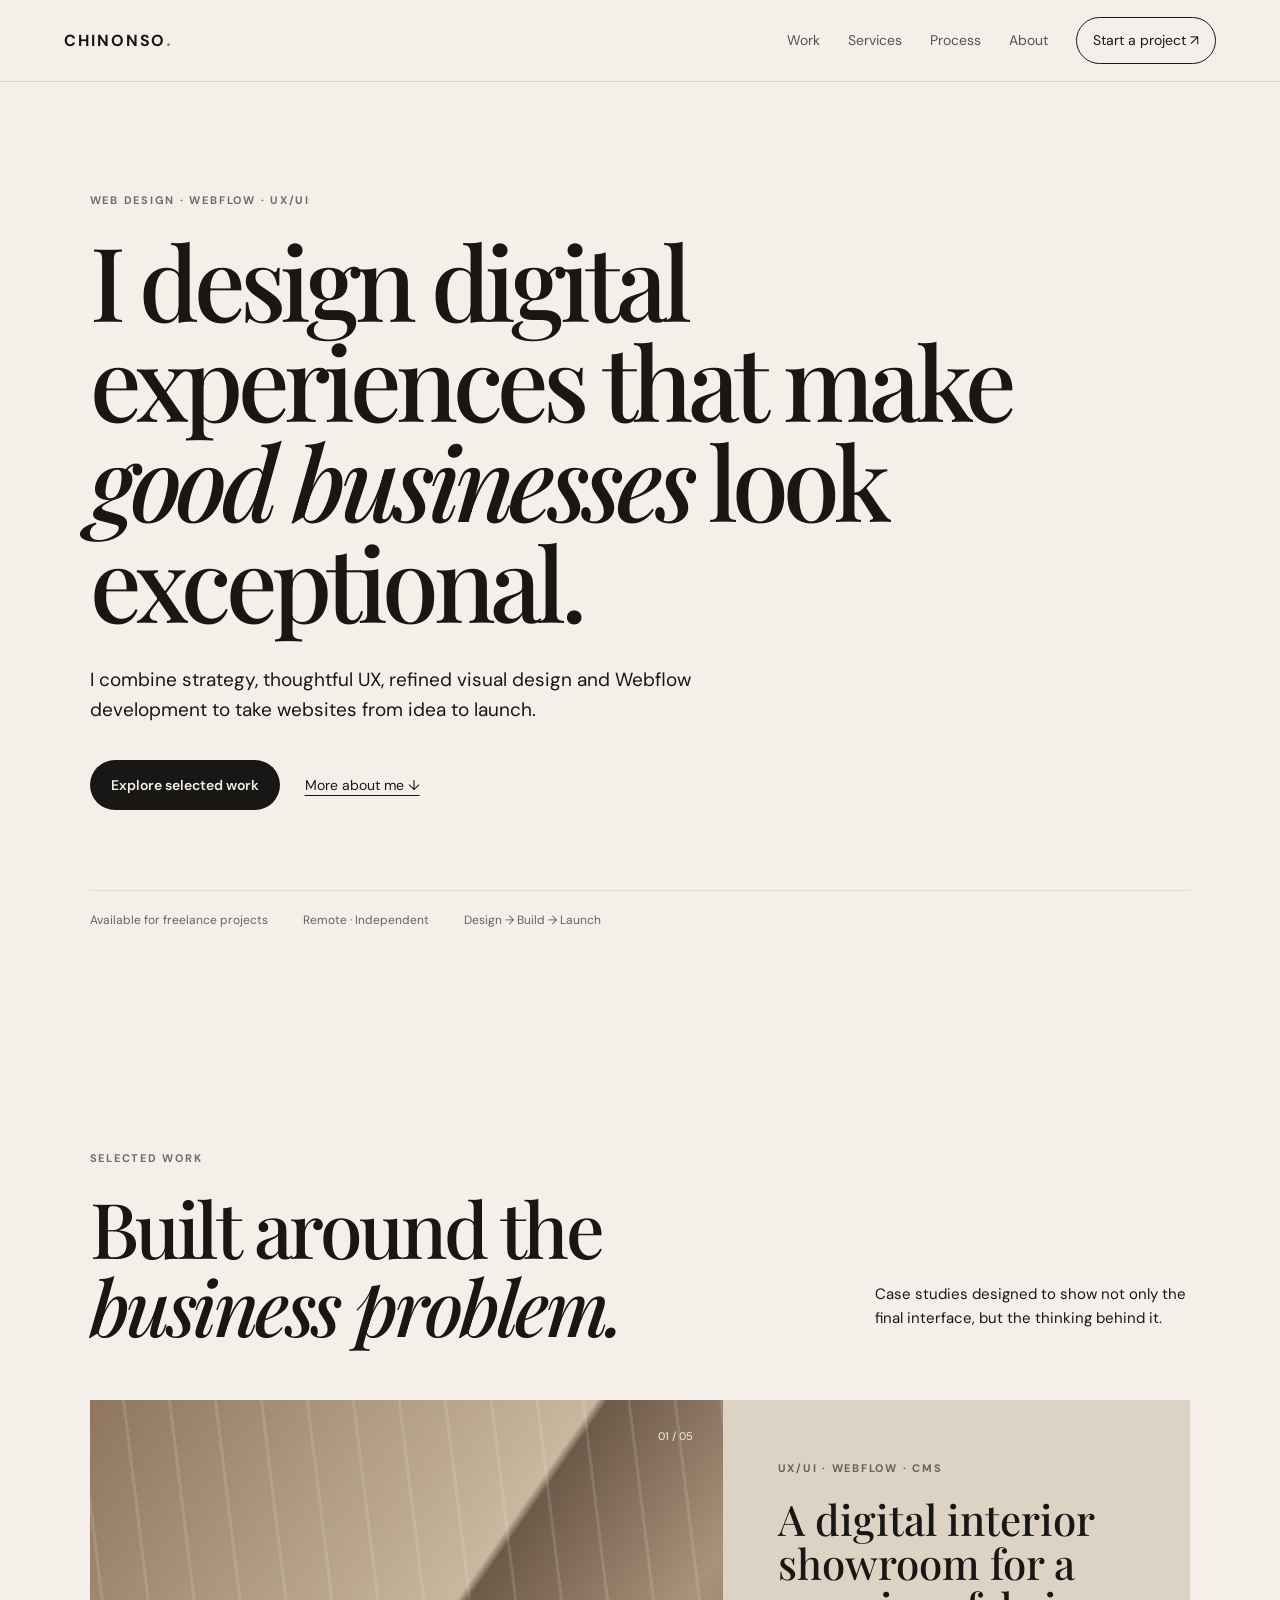
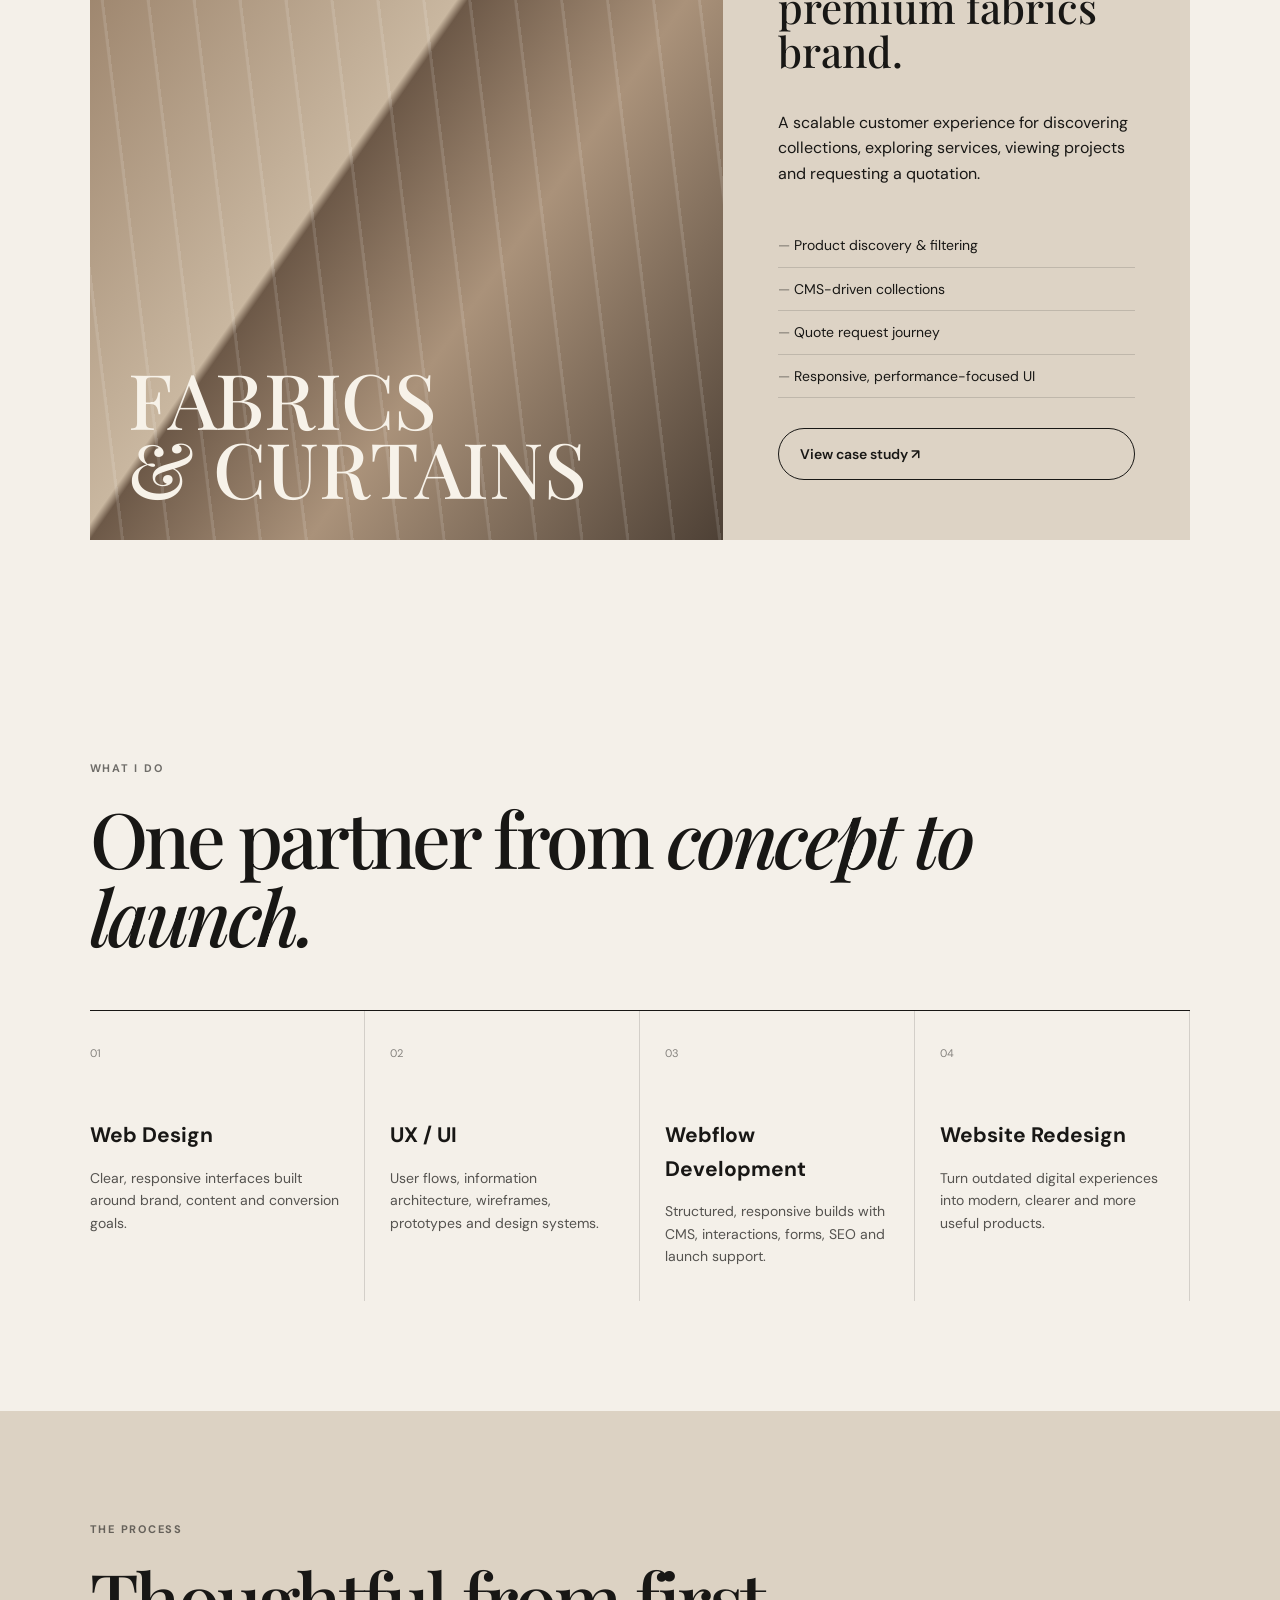
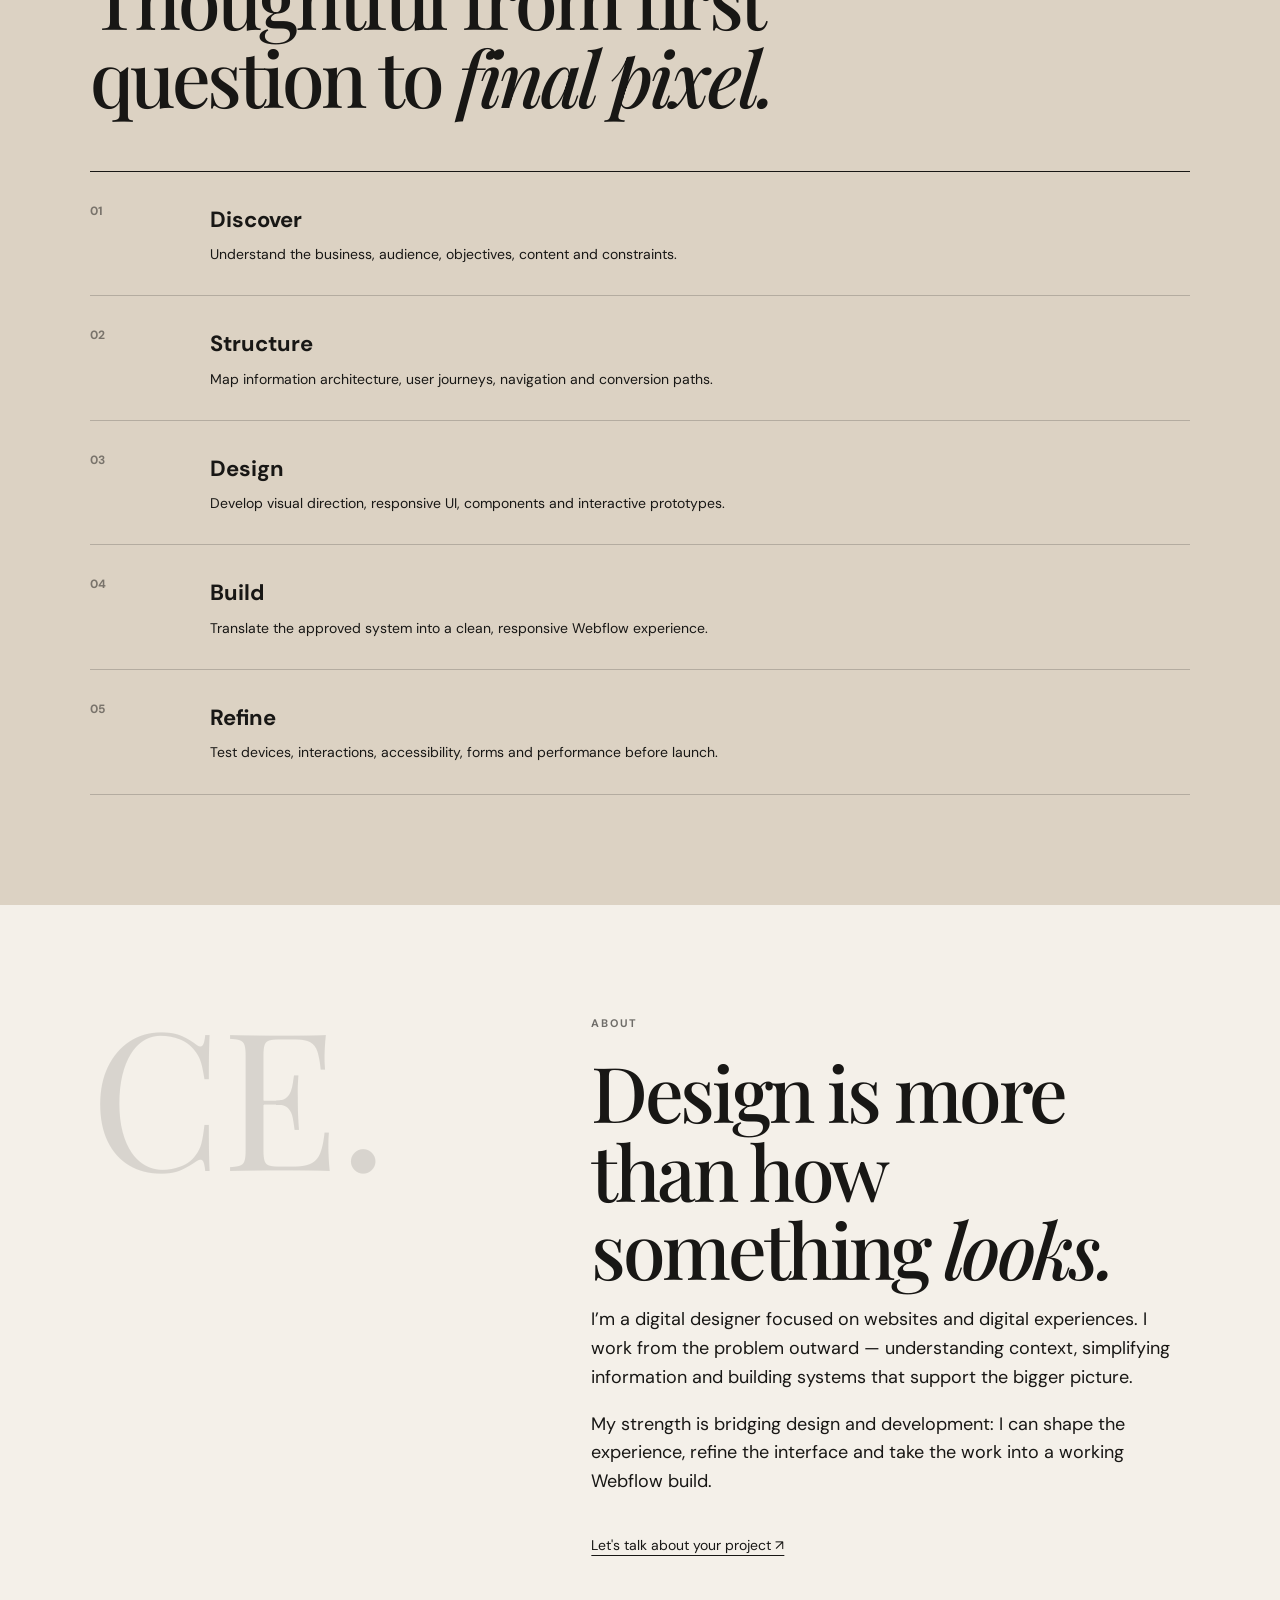
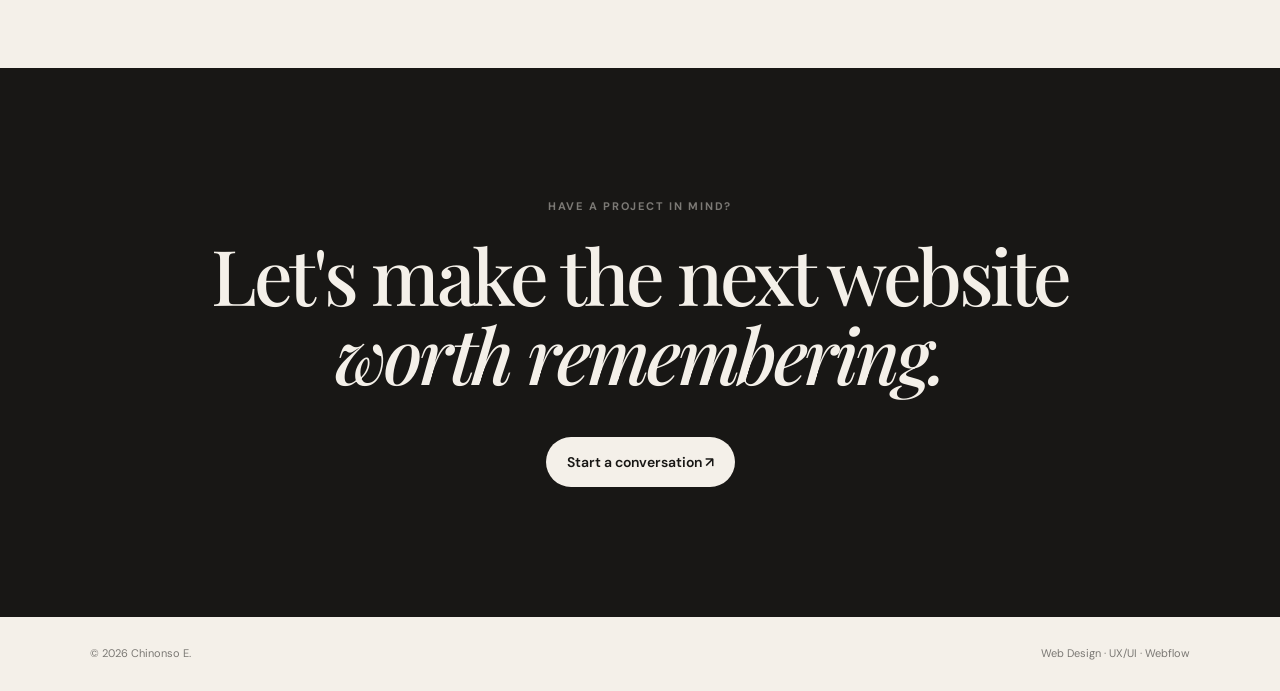
==== index.html @ 9f2544da "Add files via upload" ====
<!doctype html>
<html lang="en">
<head>
  <meta charset="utf-8">
  <meta name="viewport" content="width=device-width,initial-scale=1">
  <meta name="description" content="Chinonso E. — Web Designer & Webflow Developer. UX/UI, responsive websites and digital experiences.">
  <meta name="theme-color" content="#f4f0e9">
  <title>Chinonso E. — Web Designer & Webflow Developer</title>
  <link rel="preconnect" href="https://fonts.googleapis.com">
  <link rel="preconnect" href="https://fonts.gstatic.com" crossorigin>
  <link href="https://fonts.googleapis.com/css2?family=DM+Sans:wght@400;500;600;700&family=Playfair+Display:wght@500;600&display=swap" rel="stylesheet">
  <link rel="stylesheet" href="styles.css">
</head>
<body>
  <header class="nav">
    <a class="brand" href="#top" aria-label="Chinonso E. home">CHINONSO<span>.</span></a>
    <button class="menu" aria-expanded="false" aria-controls="navlinks">Menu</button>
    <nav id="navlinks" class="navlinks">
      <a href="#work">Work</a><a href="#services">Services</a><a href="#process">Process</a><a href="#about">About</a>
      <a class="nav-cta" href="mailto:hello@example.com">Start a project ↗</a>
    </nav>
  </header>

  <main id="top">
    <section class="hero section">
      <div class="eyebrow">WEB DESIGN · WEBFLOW · UX/UI</div>
      <h1>I design digital experiences that make <em>good businesses</em> look exceptional.</h1>
      <p class="hero-copy">I combine strategy, thoughtful UX, refined visual design and Webflow development to take websites from idea to launch.</p>
      <div class="actions">
        <a class="button dark" href="#work">Explore selected work</a>
        <a class="text-link" href="#about">More about me ↓</a>
      </div>
      <div class="hero-meta">
        <span>Available for freelance projects</span>
        <span>Remote · Independent</span>
        <span>Design → Build → Launch</span>
      </div>
    </section>

    <section id="work" class="section work">
      <div class="section-head"><div><div class="eyebrow">SELECTED WORK</div><h2>Built around the <em>business problem.</em></h2></div><p>Case studies designed to show not only the final interface, but the thinking behind it.</p></div>
      <article class="feature-card">
        <div class="feature-image fabric-art"><span>01 / 05</span><div class="fabric-lines"></div><strong>FABRICS<br>& CURTAINS</strong></div>
        <div class="feature-copy">
          <div class="eyebrow">UX/UI · WEBFLOW · CMS</div>
          <h3>A digital interior showroom for a premium fabrics brand.</h3>
          <p>A scalable customer experience for discovering collections, exploring services, viewing projects and requesting a quotation.</p>
          <ul class="feature-list"><li>Product discovery & filtering</li><li>CMS-driven collections</li><li>Quote request journey</li><li>Responsive, performance-focused UI</li></ul>
          <a class="button outline" href="case-study.html">View case study ↗</a>
        </div>
      </article>
    </section>

    <section id="services" class="section services">
      <div class="eyebrow">WHAT I DO</div>
      <h2>One partner from <em>concept to launch.</em></h2>
      <div class="service-grid">
        <article><span>01</span><h3>Web Design</h3><p>Clear, responsive interfaces built around brand, content and conversion goals.</p></article>
        <article><span>02</span><h3>UX / UI</h3><p>User flows, information architecture, wireframes, prototypes and design systems.</p></article>
        <article><span>03</span><h3>Webflow Development</h3><p>Structured, responsive builds with CMS, interactions, forms, SEO and launch support.</p></article>
        <article><span>04</span><h3>Website Redesign</h3><p>Turn outdated digital experiences into modern, clearer and more useful products.</p></article>
      </div>
    </section>

    <section id="process" class="section process">
      <div class="section-head"><div><div class="eyebrow">THE PROCESS</div><h2>Thoughtful from first question to <em>final pixel.</em></h2></div></div>
      <div class="process-list">
        <div><b>01</b><div><h3>Discover</h3><p>Understand the business, audience, objectives, content and constraints.</p></div></div>
        <div><b>02</b><div><h3>Structure</h3><p>Map information architecture, user journeys, navigation and conversion paths.</p></div></div>
        <div><b>03</b><div><h3>Design</h3><p>Develop visual direction, responsive UI, components and interactive prototypes.</p></div></div>
        <div><b>04</b><div><h3>Build</h3><p>Translate the approved system into a clean, responsive Webflow experience.</p></div></div>
        <div><b>05</b><div><h3>Refine</h3><p>Test devices, interactions, accessibility, forms and performance before launch.</p></div></div>
      </div>
    </section>

    <section id="about" class="section about">
      <div class="about-mark">CE.</div>
      <div><div class="eyebrow">ABOUT</div><h2>Design is more than how something <em>looks.</em></h2>
      <p>I’m a digital designer focused on websites and digital experiences. I work from the problem outward — understanding context, simplifying information and building systems that support the bigger picture.</p>
      <p>My strength is bridging design and development: I can shape the experience, refine the interface and take the work into a working Webflow build.</p>
      <a class="text-link" href="mailto:hello@example.com">Let's talk about your project ↗</a></div>
    </section>

    <section class="cta section">
      <div class="eyebrow">HAVE A PROJECT IN MIND?</div>
      <h2>Let's make the next website <em>worth remembering.</em></h2>
      <a class="button light" href="mailto:hello@example.com">Start a conversation ↗</a>
    </section>
  </main>
  <footer><span>© 2026 Chinonso E.</span><span>Web Design · UX/UI · Webflow</span></footer>
  <script src="script.js"></script>
</body>
</html>
---- styles.css ----
*{box-sizing:border-box}html{scroll-behavior:smooth}body{margin:0;background:#f4f0e9;color:#181715;font-family:"DM Sans",sans-serif;line-height:1.6}a{color:inherit;text-decoration:none}.nav{height:82px;padding:0 5vw;display:flex;align-items:center;justify-content:space-between;border-bottom:1px solid rgba(24,23,21,.12);position:sticky;top:0;background:rgba(244,240,233,.92);backdrop-filter:blur(12px);z-index:20}.brand{font-weight:700;letter-spacing:.12em}.brand span{font-family:Georgia;color:#8b6d52}.navlinks{display:flex;gap:28px;align-items:center;font-size:14px}.navlinks a:not(.nav-cta){opacity:.72}.navlinks a:hover{opacity:1}.nav-cta{border:1px solid #181715;padding:11px 16px;border-radius:999px}.menu{display:none;background:none;border:0;font:inherit}.section{padding:110px 7vw}.hero{min-height:calc(100vh - 82px);display:flex;flex-direction:column;justify-content:center;max-width:1500px;margin:auto}.eyebrow{font-size:11px;letter-spacing:.16em;font-weight:700;opacity:.6;margin-bottom:20px}.hero h1{font-family:"Playfair Display",serif;font-weight:500;font-size:clamp(54px,8vw,112px);line-height:.98;letter-spacing:-.055em;max-width:1100px;margin:0}.hero h1 em,h2 em,h3 em{font-style:italic;font-weight:500}.hero-copy{font-size:19px;max-width:620px;margin:34px 0}.actions{display:flex;align-items:center;gap:25px}.button{display:inline-block;border-radius:999px;padding:14px 21px;font-size:14px;font-weight:600;transition:.25s transform,.25s background}.button:hover{transform:translateY(-2px)}.dark{background:#181715;color:#f4f0e9}.light{background:#f4f0e9;color:#181715}.outline{border:1px solid #181715}.text-link{font-size:14px;text-decoration:underline;text-underline-offset:5px}.hero-meta{display:flex;gap:35px;margin-top:80px;padding-top:20px;border-top:1px solid rgba(24,23,21,.15);font-size:12px;opacity:.65}.section-head{display:grid;grid-template-columns:1.4fr .6fr;gap:50px;align-items:end;margin-bottom:55px}.section h2{font-family:"Playfair Display",serif;font-size:clamp(42px,6vw,78px);line-height:1.02;font-weight:500;letter-spacing:-.045em;margin:0}.section-head p{font-size:15px}.feature-card{display:grid;grid-template-columns:1.15fr .85fr;min-height:620px;background:#ddd3c5}.feature-image{position:relative;overflow:hidden;display:flex;align-items:flex-end;padding:38px;color:#f7f2e9;min-height:520px}.feature-image>strong,.case-visual>strong{font-family:"Playfair Display",serif;font-size:clamp(45px,6vw,85px);line-height:.9;font-weight:500;position:relative;z-index:2}.fabric-art{background:linear-gradient(125deg,#8f755d,#c9b7a0 44%,#6d5948 45%,#aa927a 64%,#4d4035)}.fabric-lines{position:absolute;inset:-20%;background:repeating-linear-gradient(92deg,transparent 0 35px,rgba(255,255,255,.12) 36px 38px);transform:rotate(-9deg) scale(1.2)}.feature-image>span{position:absolute;right:30px;top:28px;font-size:11px;z-index:2}.feature-copy{padding:60px 55px;display:flex;flex-direction:column;justify-content:center}.feature-copy h3{font-family:"Playfair Display",serif;font-size:42px;line-height:1.05;font-weight:500;margin:0 0 20px}.feature-copy p{max-width:460px}.feature-list{list-style:none;padding:0;margin:22px 0 30px}.feature-list li{padding:10px 0;border-bottom:1px solid rgba(24,23,21,.15);font-size:14px}.feature-list li:before{content:"— ";opacity:.5}.service-grid{display:grid;grid-template-columns:repeat(4,1fr);border-top:1px solid #181715;margin-top:55px}.service-grid article{padding:28px 25px 20px 0;border-right:1px solid rgba(24,23,21,.15);min-height:270px}.service-grid article+article{padding-left:25px}.service-grid span,.strategy-grid span{font-size:11px;opacity:.5}.service-grid h3,.strategy-grid h3{font-size:21px;margin:55px 0 12px}.service-grid p,.strategy-grid p{font-size:14px;opacity:.72}.process{background:#dcd2c3}.process-list{margin-top:55px;border-top:1px solid #181715}.process-list>div{display:grid;grid-template-columns:100px 1fr;gap:20px;padding:30px 0;border-bottom:1px solid rgba(24,23,21,.2)}.process-list b{font-size:12px;opacity:.5}.process-list h3{margin:0;font-size:22px}.process-list p{margin:6px 0 0;max-width:600px;font-size:14px}.about{display:grid;grid-template-columns:.4fr .6fr;gap:8vw}.about-mark{font-family:"Playfair Display",serif;font-size:clamp(80px,15vw,220px);line-height:.8;opacity:.12}.about p{max-width:650px;font-size:18px}.about .text-link{display:inline-block;margin-top:20px}.cta{background:#181715;color:#f4f0e9;text-align:center;padding-top:130px;padding-bottom:130px}.cta h2{max-width:900px;margin:0 auto 45px}.cta .eyebrow{opacity:.45}footer{display:flex;justify-content:space-between;padding:28px 7vw;font-size:11px;opacity:.55}.case-hero{padding-bottom:75px}.case-hero h1{font-family:"Playfair Display",serif;font-size:clamp(70px,12vw,170px);line-height:.9;font-weight:500;letter-spacing:-.06em;margin:0}.lead{font-family:"Playfair Display",serif;font-size:27px;max-width:750px}.case-meta{display:flex;gap:50px;margin-top:55px;padding-top:20px;border-top:1px solid rgba(24,23,21,.2);font-size:12px}.case-meta span{display:flex;flex-direction:column;gap:4px}.case-visual{height:65vh;margin:0 7vw;position:relative;overflow:hidden;display:flex;align-items:flex-end;padding:50px}.case-grid{display:grid;grid-template-columns:1fr 1fr;gap:10vw}.case-grid p{max-width:600px}.strategy-grid,.cms-grid,.quality-grid{display:grid;grid-template-columns:repeat(4,1fr);gap:20px;margin-top:55px}.strategy-grid article,.cms-grid>div,.quality-grid>div{border-top:1px solid #181715;padding-top:18px}.strategy-grid h3{margin-top:65px}.dark-section{background:#181715;color:#f4f0e9}.ia{display:flex;flex-wrap:wrap;gap:10px;margin:50px 0}.ia span{border:1px solid rgba(244,240,233,.25);padding:14px 18px;border-radius:999px;font-size:12px}.muted{opacity:.55}.cms-grid{grid-template-columns:repeat(2,1fr)}.quality-grid{grid-template-columns:repeat(4,1fr)}.quality-grid b{font-size:18px}.quality-grid p{font-size:14px;opacity:.7}@media(max-width:800px){.nav{height:70px}.menu{display:block}.navlinks{display:none;position:absolute;left:0;right:0;top:70px;background:#f4f0e9;padding:20px 7vw;flex-direction:column;align-items:flex-start;border-bottom:1px solid #ddd}.navlinks.open{display:flex}.section{padding:75px 7vw}.hero{min-height:calc(100vh - 70px)}.hero h1{font-size:54px}.hero-copy{font-size:17px}.hero-meta{flex-direction:column;gap:8px;margin-top:55px}.section-head,.feature-card,.case-grid,.about{grid-template-columns:1fr}.feature-copy{padding:45px 30px}.feature-image{min-height:430px}.service-grid,.strategy-grid,.quality-grid{grid-template-columns:1fr 1fr}.service-grid article{border-right:0;border-bottom:1px solid rgba(24,23,21,.15)}.service-grid article+article{padding-left:0}.about-mark{display:none}.case-visual{height:55vh;margin:0 7vw}.case-meta{flex-direction:column;gap:18px}.cms-grid{grid-template-columns:1fr}.quality-grid{grid-template-columns:1fr 1fr}footer{flex-direction:column;gap:8px}.case-hero h1{font-size:70px}}@media(max-width:500px){.hero h1{font-size:48px}.service-grid,.strategy-grid,.quality-grid{grid-template-columns:1fr}.actions{align-items:flex-start;flex-direction:column}.feature-copy h3{font-size:34px}.case-visual{height:45vh}.case-visual>strong{font-size:45px}}
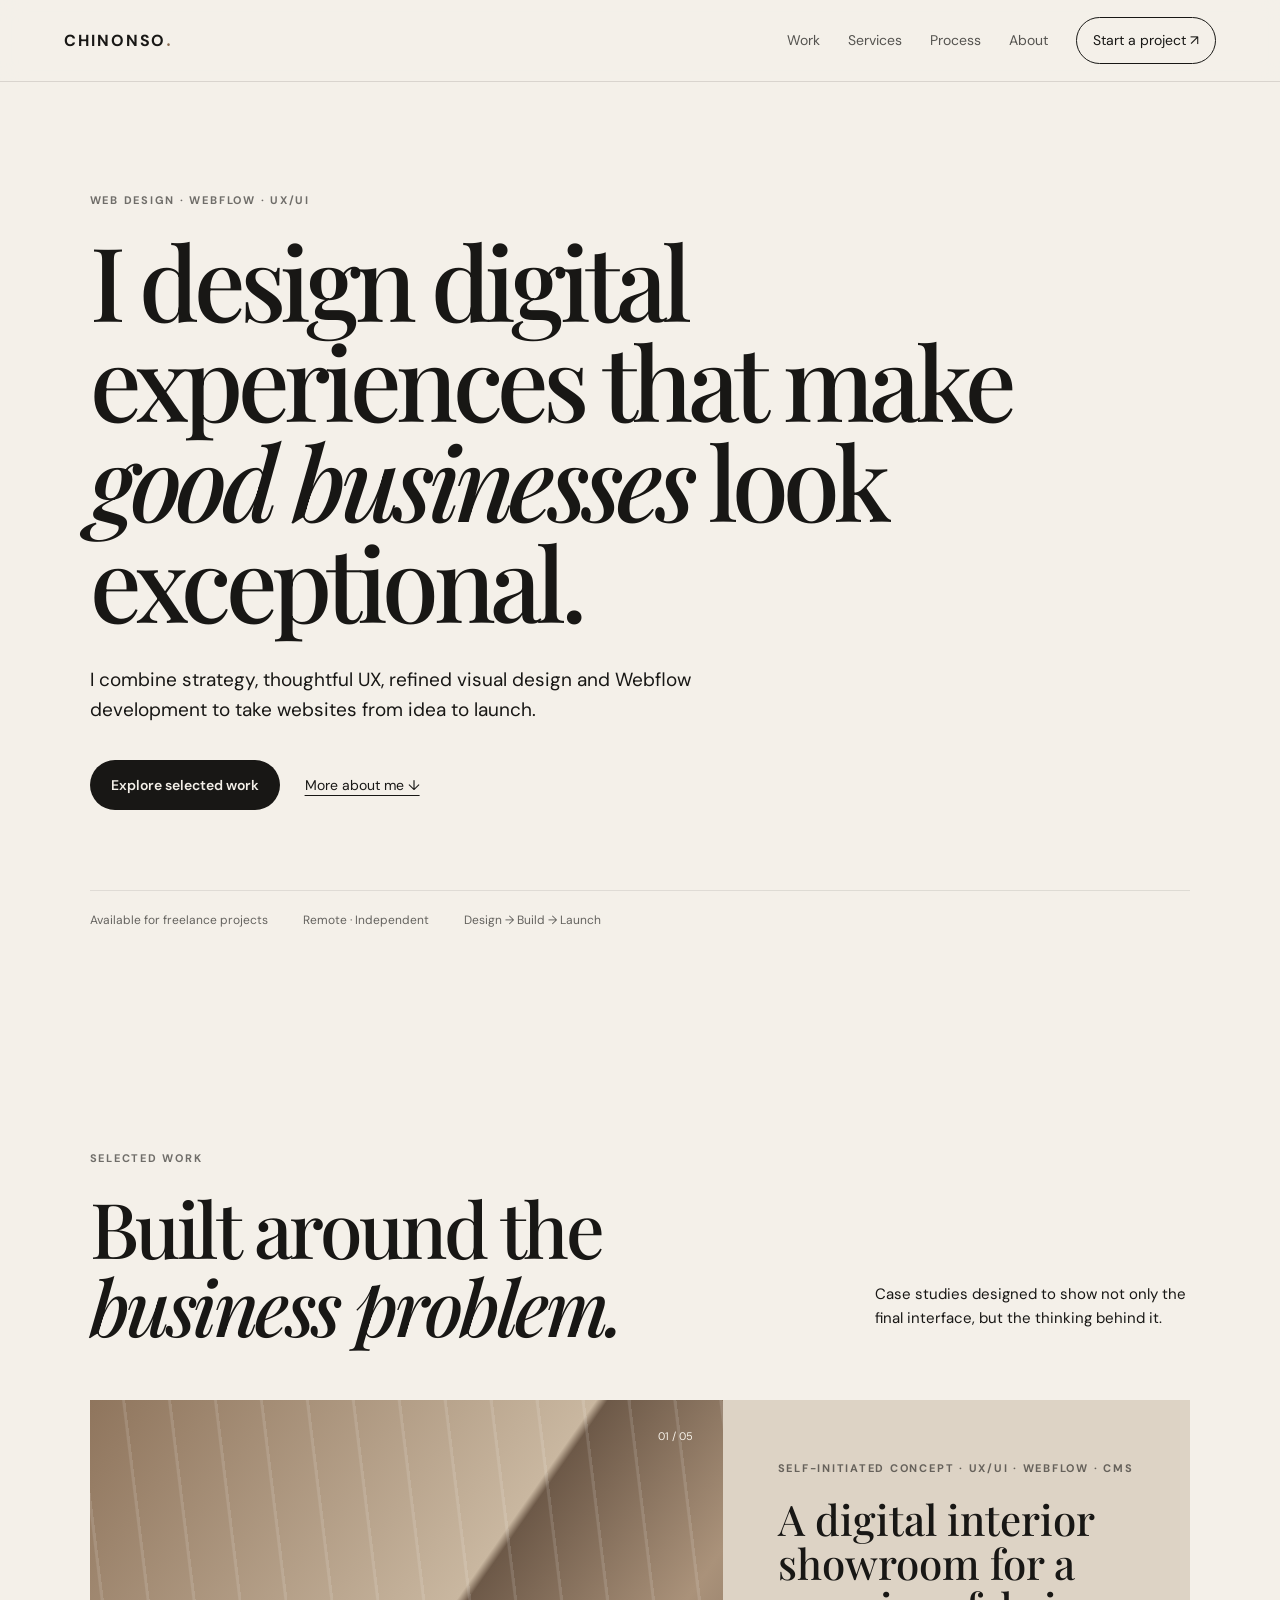
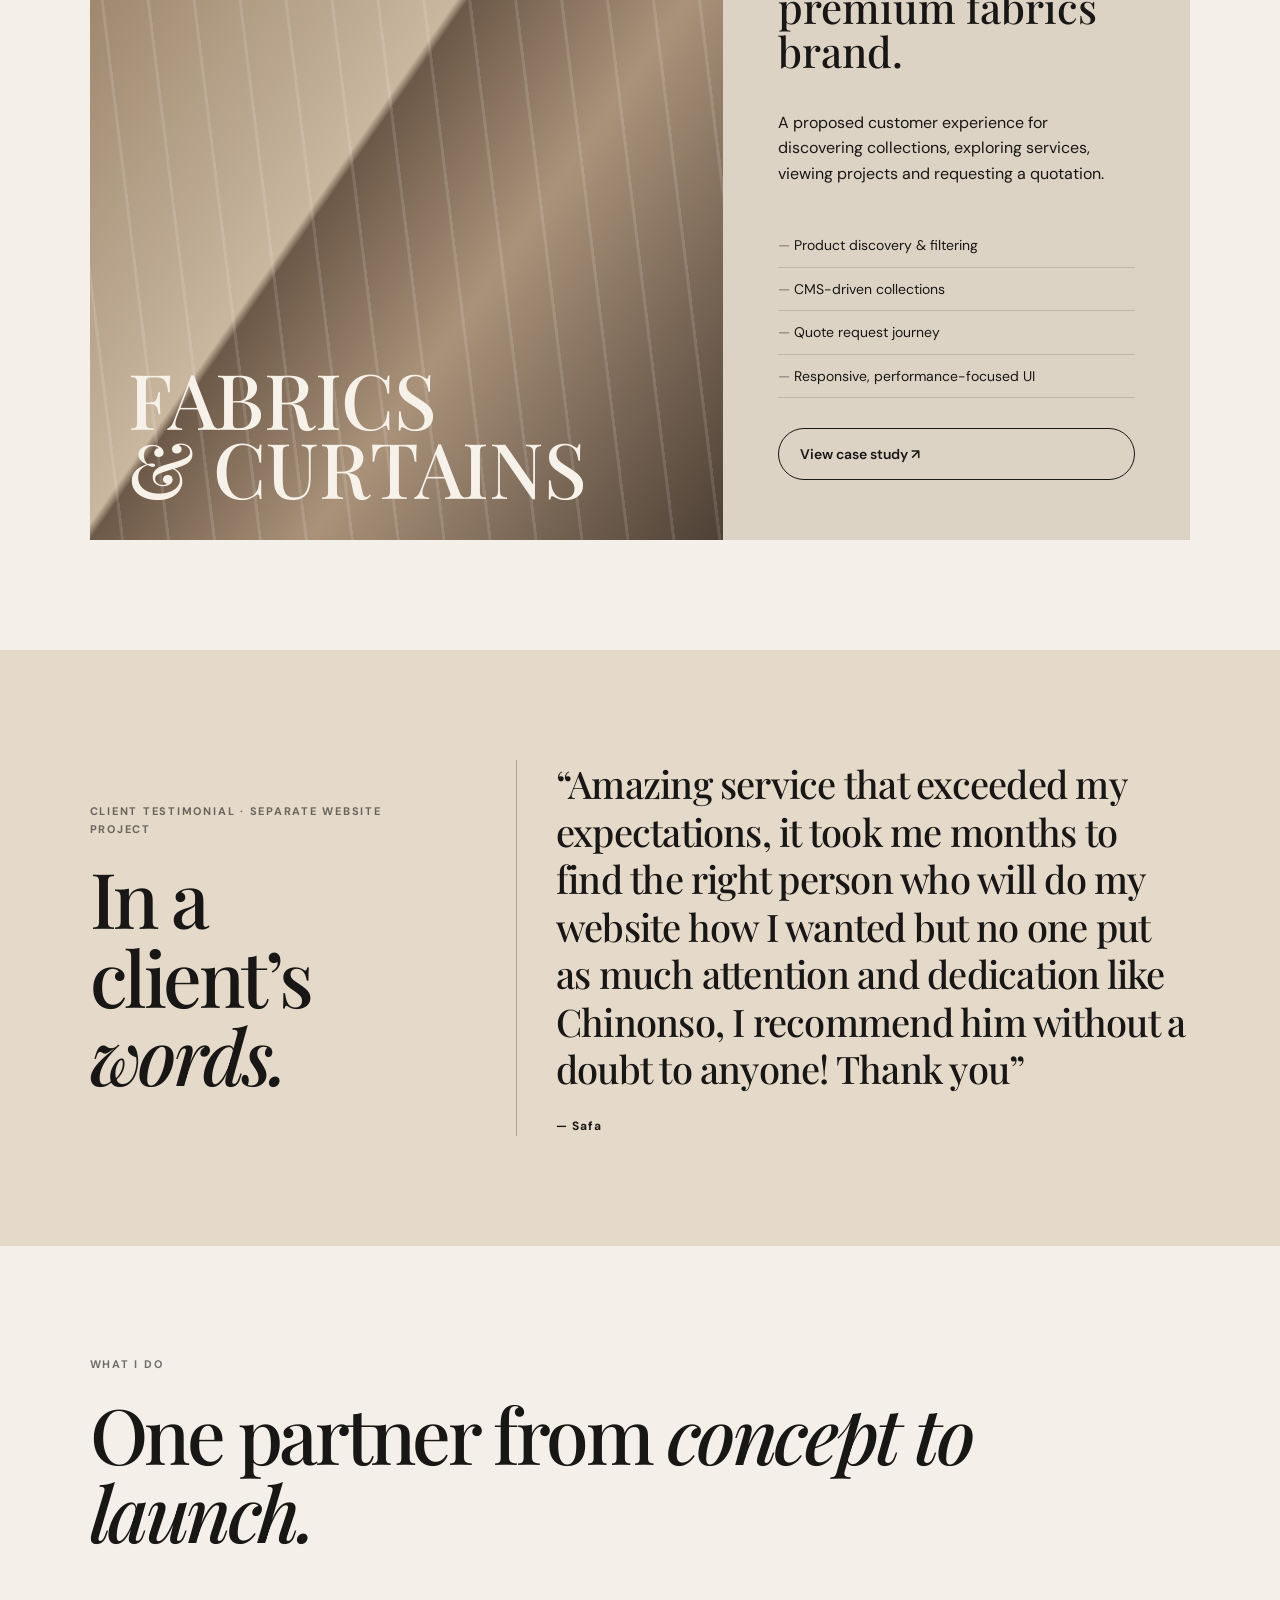
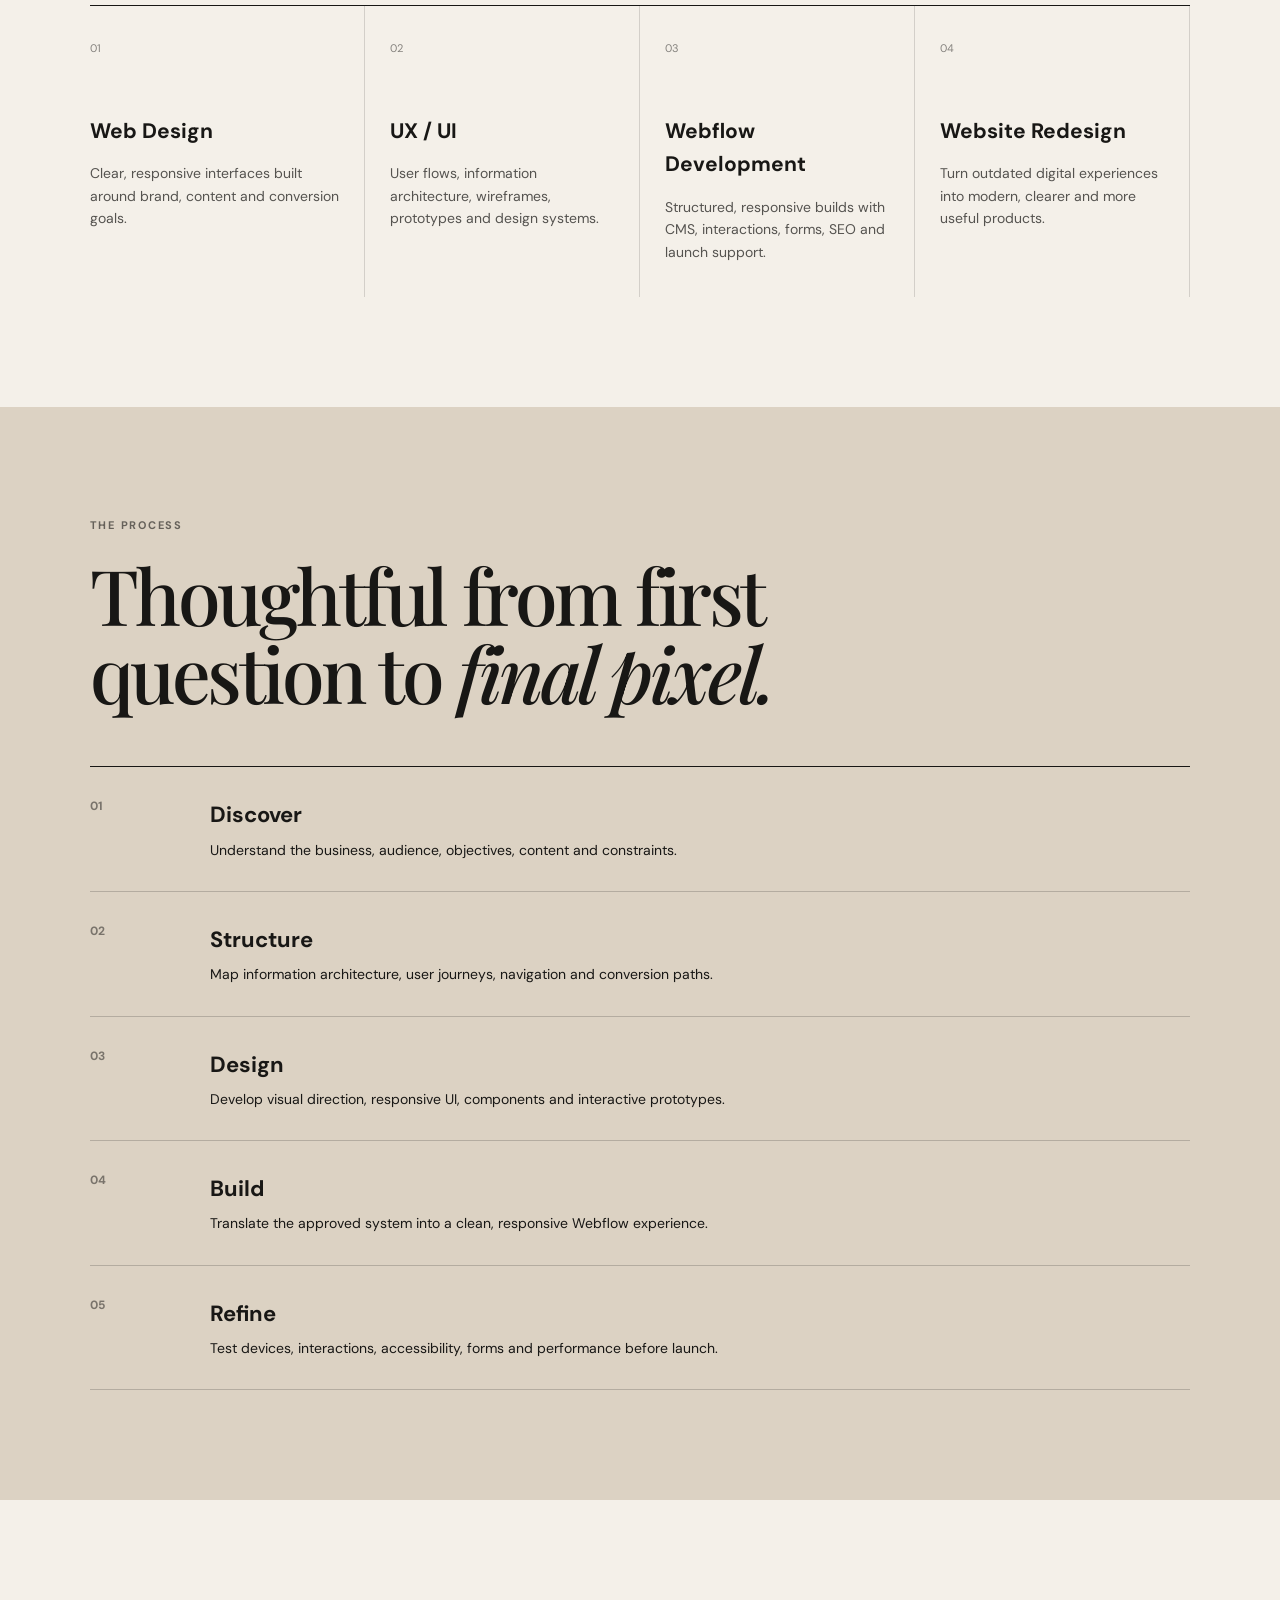
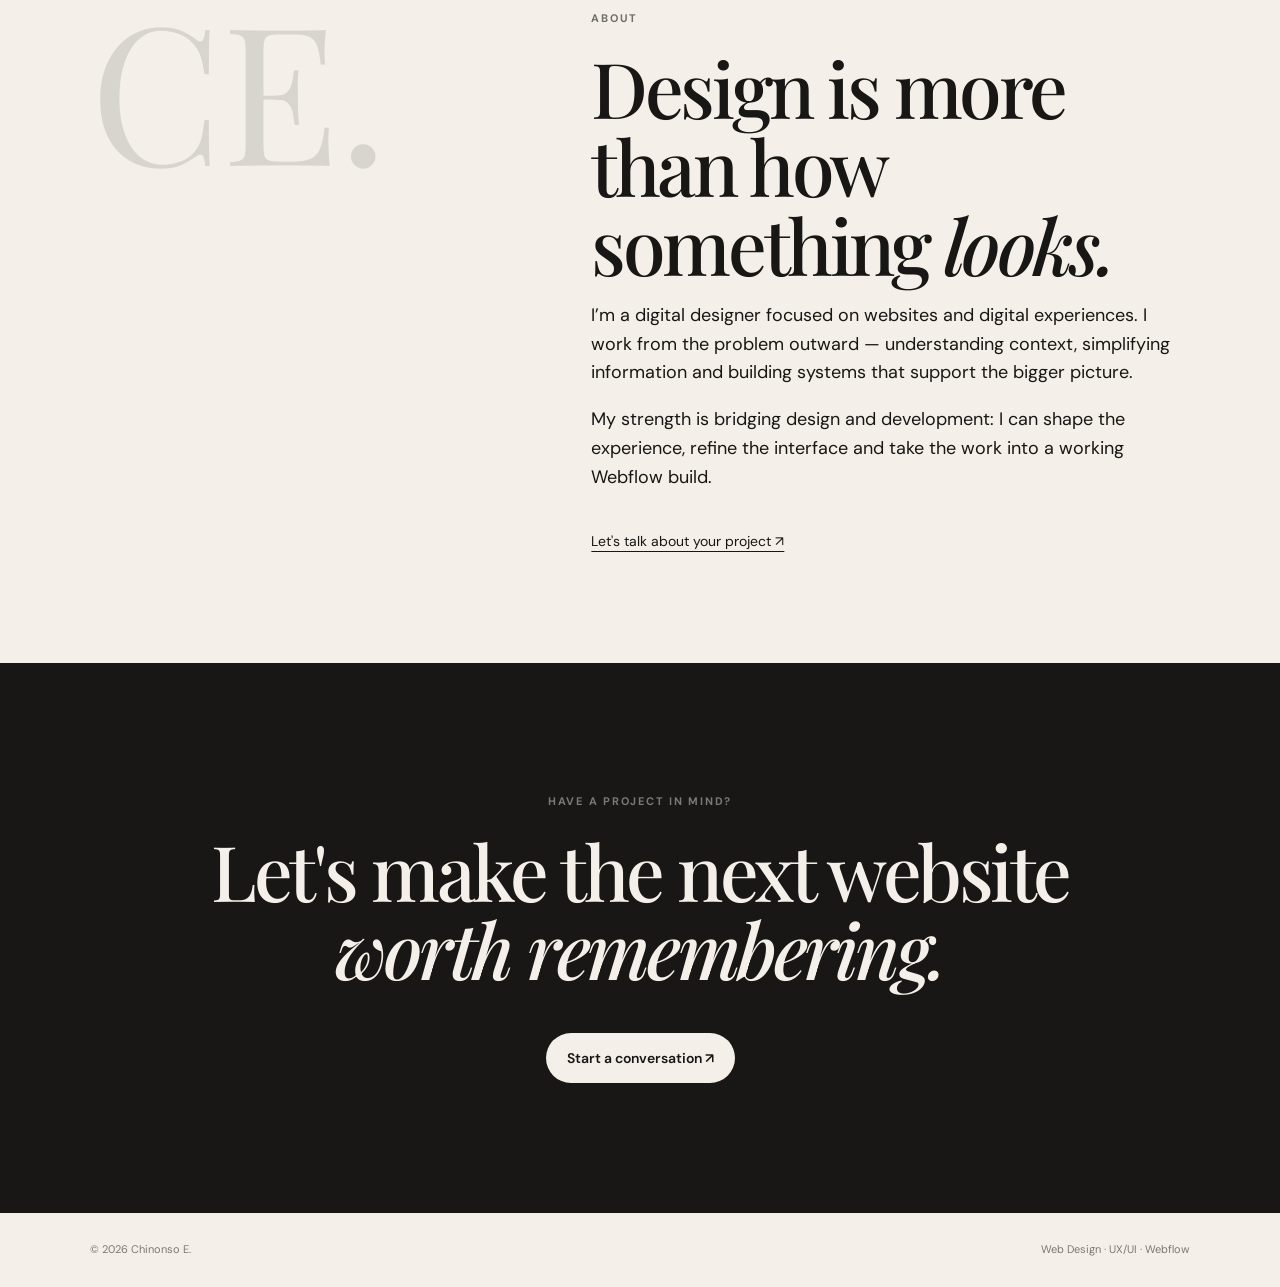
==== commit 8ac275ef: "Add files via upload" ====
--- a/index.html
+++ b/index.html
@@ -6,6 +6,7 @@
   <meta name="description" content="Chinonso E. — Web Designer & Webflow Developer. UX/UI, responsive websites and digital experiences.">
   <meta name="theme-color" content="#f4f0e9">
   <title>Chinonso E. — Web Designer & Webflow Developer</title>
+  <link rel="icon" type="image/svg+xml" href="favicon.svg">
   <link rel="preconnect" href="https://fonts.googleapis.com">
   <link rel="preconnect" href="https://fonts.gstatic.com" crossorigin>
   <link href="https://fonts.googleapis.com/css2?family=DM+Sans:wght@400;500;600;700&family=Playfair+Display:wght@500;600&display=swap" rel="stylesheet">
@@ -17,7 +18,7 @@
     <button class="menu" aria-expanded="false" aria-controls="navlinks">Menu</button>
     <nav id="navlinks" class="navlinks">
       <a href="#work">Work</a><a href="#services">Services</a><a href="#process">Process</a><a href="#about">About</a>
-      <a class="nav-cta" href="mailto:hello@example.com">Start a project ↗</a>
+      <a class="nav-cta" href="mailto:chinonsoonuorah63@gmail.com">Start a project ↗</a>
     </nav>
   </header>
 
@@ -42,13 +43,24 @@
       <article class="feature-card">
         <div class="feature-image fabric-art"><span>01 / 05</span><div class="fabric-lines"></div><strong>FABRICS<br>& CURTAINS</strong></div>
         <div class="feature-copy">
-          <div class="eyebrow">UX/UI · WEBFLOW · CMS</div>
+          <div class="eyebrow">SELF-INITIATED CONCEPT · UX/UI · WEBFLOW · CMS</div>
           <h3>A digital interior showroom for a premium fabrics brand.</h3>
-          <p>A scalable customer experience for discovering collections, exploring services, viewing projects and requesting a quotation.</p>
+          <p>A proposed customer experience for discovering collections, exploring services, viewing projects and requesting a quotation.</p>
           <ul class="feature-list"><li>Product discovery & filtering</li><li>CMS-driven collections</li><li>Quote request journey</li><li>Responsive, performance-focused UI</li></ul>
           <a class="button outline" href="case-study.html">View case study ↗</a>
         </div>
       </article>
+    </section>
+
+    <section id="testimonial" class="section testimonial-section" aria-labelledby="testimonial-title">
+      <div class="testimonial-intro">
+        <div class="eyebrow">CLIENT TESTIMONIAL · SEPARATE WEBSITE PROJECT</div>
+        <h2 id="testimonial-title">In a client’s <em>words.</em></h2>
+      </div>
+      <figure class="testimonial-quote">
+        <blockquote>“Amazing service that exceeded my expectations, it took me months to find the right person who will do my website how I wanted but no one put as much attention and dedication like Chinonso, I recommend him without a doubt to anyone! Thank you”</blockquote>
+        <figcaption>— Safa</figcaption>
+      </figure>
     </section>
 
     <section id="services" class="section services">
@@ -78,13 +90,13 @@
       <div><div class="eyebrow">ABOUT</div><h2>Design is more than how something <em>looks.</em></h2>
       <p>I’m a digital designer focused on websites and digital experiences. I work from the problem outward — understanding context, simplifying information and building systems that support the bigger picture.</p>
       <p>My strength is bridging design and development: I can shape the experience, refine the interface and take the work into a working Webflow build.</p>
-      <a class="text-link" href="mailto:hello@example.com">Let's talk about your project ↗</a></div>
+      <a class="text-link" href="mailto:chinonsoonuorah63@gmail.com">Let's talk about your project ↗</a></div>
     </section>
 
     <section class="cta section">
       <div class="eyebrow">HAVE A PROJECT IN MIND?</div>
       <h2>Let's make the next website <em>worth remembering.</em></h2>
-      <a class="button light" href="mailto:hello@example.com">Start a conversation ↗</a>
+      <a class="button light" href="mailto:chinonsoonuorah63@gmail.com">Start a conversation ↗</a>
     </section>
   </main>
   <footer><span>© 2026 Chinonso E.</span><span>Web Design · UX/UI · Webflow</span></footer>
--- a/styles.css
+++ b/styles.css
@@ -1 +1,10 @@
 *{box-sizing:border-box}html{scroll-behavior:smooth}body{margin:0;background:#f4f0e9;color:#181715;font-family:"DM Sans",sans-serif;line-height:1.6}a{color:inherit;text-decoration:none}.nav{height:82px;padding:0 5vw;display:flex;align-items:center;justify-content:space-between;border-bottom:1px solid rgba(24,23,21,.12);position:sticky;top:0;background:rgba(244,240,233,.92);backdrop-filter:blur(12px);z-index:20}.brand{font-weight:700;letter-spacing:.12em}.brand span{font-family:Georgia;color:#8b6d52}.navlinks{display:flex;gap:28px;align-items:center;font-size:14px}.navlinks a:not(.nav-cta){opacity:.72}.navlinks a:hover{opacity:1}.nav-cta{border:1px solid #181715;padding:11px 16px;border-radius:999px}.menu{display:none;background:none;border:0;font:inherit}.section{padding:110px 7vw}.hero{min-height:calc(100vh - 82px);display:flex;flex-direction:column;justify-content:center;max-width:1500px;margin:auto}.eyebrow{font-size:11px;letter-spacing:.16em;font-weight:700;opacity:.6;margin-bottom:20px}.hero h1{font-family:"Playfair Display",serif;font-weight:500;font-size:clamp(54px,8vw,112px);line-height:.98;letter-spacing:-.055em;max-width:1100px;margin:0}.hero h1 em,h2 em,h3 em{font-style:italic;font-weight:500}.hero-copy{font-size:19px;max-width:620px;margin:34px 0}.actions{display:flex;align-items:center;gap:25px}.button{display:inline-block;border-radius:999px;padding:14px 21px;font-size:14px;font-weight:600;transition:.25s transform,.25s background}.button:hover{transform:translateY(-2px)}.dark{background:#181715;color:#f4f0e9}.light{background:#f4f0e9;color:#181715}.outline{border:1px solid #181715}.text-link{font-size:14px;text-decoration:underline;text-underline-offset:5px}.hero-meta{display:flex;gap:35px;margin-top:80px;padding-top:20px;border-top:1px solid rgba(24,23,21,.15);font-size:12px;opacity:.65}.section-head{display:grid;grid-template-columns:1.4fr .6fr;gap:50px;align-items:end;margin-bottom:55px}.section h2{font-family:"Playfair Display",serif;font-size:clamp(42px,6vw,78px);line-height:1.02;font-weight:500;letter-spacing:-.045em;margin:0}.section-head p{font-size:15px}.feature-card{display:grid;grid-template-columns:1.15fr .85fr;min-height:620px;background:#ddd3c5}.feature-image{position:relative;overflow:hidden;display:flex;align-items:flex-end;padding:38px;color:#f7f2e9;min-height:520px}.feature-image>strong,.case-visual>strong{font-family:"Playfair Display",serif;font-size:clamp(45px,6vw,85px);line-height:.9;font-weight:500;position:relative;z-index:2}.fabric-art{background:linear-gradient(125deg,#8f755d,#c9b7a0 44%,#6d5948 45%,#aa927a 64%,#4d4035)}.fabric-lines{position:absolute;inset:-20%;background:repeating-linear-gradient(92deg,transparent 0 35px,rgba(255,255,255,.12) 36px 38px);transform:rotate(-9deg) scale(1.2)}.feature-image>span{position:absolute;right:30px;top:28px;font-size:11px;z-index:2}.feature-copy{padding:60px 55px;display:flex;flex-direction:column;justify-content:center}.feature-copy h3{font-family:"Playfair Display",serif;font-size:42px;line-height:1.05;font-weight:500;margin:0 0 20px}.feature-copy p{max-width:460px}.feature-list{list-style:none;padding:0;margin:22px 0 30px}.feature-list li{padding:10px 0;border-bottom:1px solid rgba(24,23,21,.15);font-size:14px}.feature-list li:before{content:"— ";opacity:.5}.service-grid{display:grid;grid-template-columns:repeat(4,1fr);border-top:1px solid #181715;margin-top:55px}.service-grid article{padding:28px 25px 20px 0;border-right:1px solid rgba(24,23,21,.15);min-height:270px}.service-grid article+article{padding-left:25px}.service-grid span,.strategy-grid span{font-size:11px;opacity:.5}.service-grid h3,.strategy-grid h3{font-size:21px;margin:55px 0 12px}.service-grid p,.strategy-grid p{font-size:14px;opacity:.72}.process{background:#dcd2c3}.process-list{margin-top:55px;border-top:1px solid #181715}.process-list>div{display:grid;grid-template-columns:100px 1fr;gap:20px;padding:30px 0;border-bottom:1px solid rgba(24,23,21,.2)}.process-list b{font-size:12px;opacity:.5}.process-list h3{margin:0;font-size:22px}.process-list p{margin:6px 0 0;max-width:600px;font-size:14px}.about{display:grid;grid-template-columns:.4fr .6fr;gap:8vw}.about-mark{font-family:"Playfair Display",serif;font-size:clamp(80px,15vw,220px);line-height:.8;opacity:.12}.about p{max-width:650px;font-size:18px}.about .text-link{display:inline-block;margin-top:20px}.cta{background:#181715;color:#f4f0e9;text-align:center;padding-top:130px;padding-bottom:130px}.cta h2{max-width:900px;margin:0 auto 45px}.cta .eyebrow{opacity:.45}footer{display:flex;justify-content:space-between;padding:28px 7vw;font-size:11px;opacity:.55}.case-hero{padding-bottom:75px}.case-hero h1{font-family:"Playfair Display",serif;font-size:clamp(70px,12vw,170px);line-height:.9;font-weight:500;letter-spacing:-.06em;margin:0}.lead{font-family:"Playfair Display",serif;font-size:27px;max-width:750px}.case-meta{display:flex;gap:50px;margin-top:55px;padding-top:20px;border-top:1px solid rgba(24,23,21,.2);font-size:12px}.case-meta span{display:flex;flex-direction:column;gap:4px}.case-visual{height:65vh;margin:0 7vw;position:relative;overflow:hidden;display:flex;align-items:flex-end;padding:50px}.case-grid{display:grid;grid-template-columns:1fr 1fr;gap:10vw}.case-grid p{max-width:600px}.strategy-grid,.cms-grid,.quality-grid{display:grid;grid-template-columns:repeat(4,1fr);gap:20px;margin-top:55px}.strategy-grid article,.cms-grid>div,.quality-grid>div{border-top:1px solid #181715;padding-top:18px}.strategy-grid h3{margin-top:65px}.dark-section{background:#181715;color:#f4f0e9}.ia{display:flex;flex-wrap:wrap;gap:10px;margin:50px 0}.ia span{border:1px solid rgba(244,240,233,.25);padding:14px 18px;border-radius:999px;font-size:12px}.muted{opacity:.55}.cms-grid{grid-template-columns:repeat(2,1fr)}.quality-grid{grid-template-columns:repeat(4,1fr)}.quality-grid b{font-size:18px}.quality-grid p{font-size:14px;opacity:.7}@media(max-width:800px){.nav{height:70px}.menu{display:block}.navlinks{display:none;position:absolute;left:0;right:0;top:70px;background:#f4f0e9;padding:20px 7vw;flex-direction:column;align-items:flex-start;border-bottom:1px solid #ddd}.navlinks.open{display:flex}.section{padding:75px 7vw}.hero{min-height:calc(100vh - 70px)}.hero h1{font-size:54px}.hero-copy{font-size:17px}.hero-meta{flex-direction:column;gap:8px;margin-top:55px}.section-head,.feature-card,.case-grid,.about{grid-template-columns:1fr}.feature-copy{padding:45px 30px}.feature-image{min-height:430px}.service-grid,.strategy-grid,.quality-grid{grid-template-columns:1fr 1fr}.service-grid article{border-right:0;border-bottom:1px solid rgba(24,23,21,.15)}.service-grid article+article{padding-left:0}.about-mark{display:none}.case-visual{height:55vh;margin:0 7vw}.case-meta{flex-direction:column;gap:18px}.cms-grid{grid-template-columns:1fr}.quality-grid{grid-template-columns:1fr 1fr}footer{flex-direction:column;gap:8px}.case-hero h1{font-size:70px}}@media(max-width:500px){.hero h1{font-size:48px}.service-grid,.strategy-grid,.quality-grid{grid-template-columns:1fr}.actions{align-items:flex-start;flex-direction:column}.feature-copy h3{font-size:34px}.case-visual{height:45vh}.case-visual>strong{font-size:45px}}
+
+.testimonial-section { display: grid; grid-template-columns: minmax(220px, .65fr) minmax(0, 1.35fr); gap: 8vw; align-items: center; background: #e5d9c9; }
+.testimonial-intro h2 { max-width: 450px; }
+.testimonial-quote { margin: 0; padding-left: clamp(20px, 3vw, 46px); border-left: 1px solid rgba(24, 23, 21, .28); }
+.testimonial-quote blockquote { margin: 0; font: 500 clamp(22px, 3vw, 38px)/1.25 "Playfair Display", Georgia, serif; letter-spacing: -.02em; }
+.testimonial-quote figcaption { margin-top: 24px; font-size: 12px; font-weight: 700; letter-spacing: .08em; }
+@media (max-width: 800px) {
+  .testimonial-section { grid-template-columns: 1fr; gap: 28px; }
+}
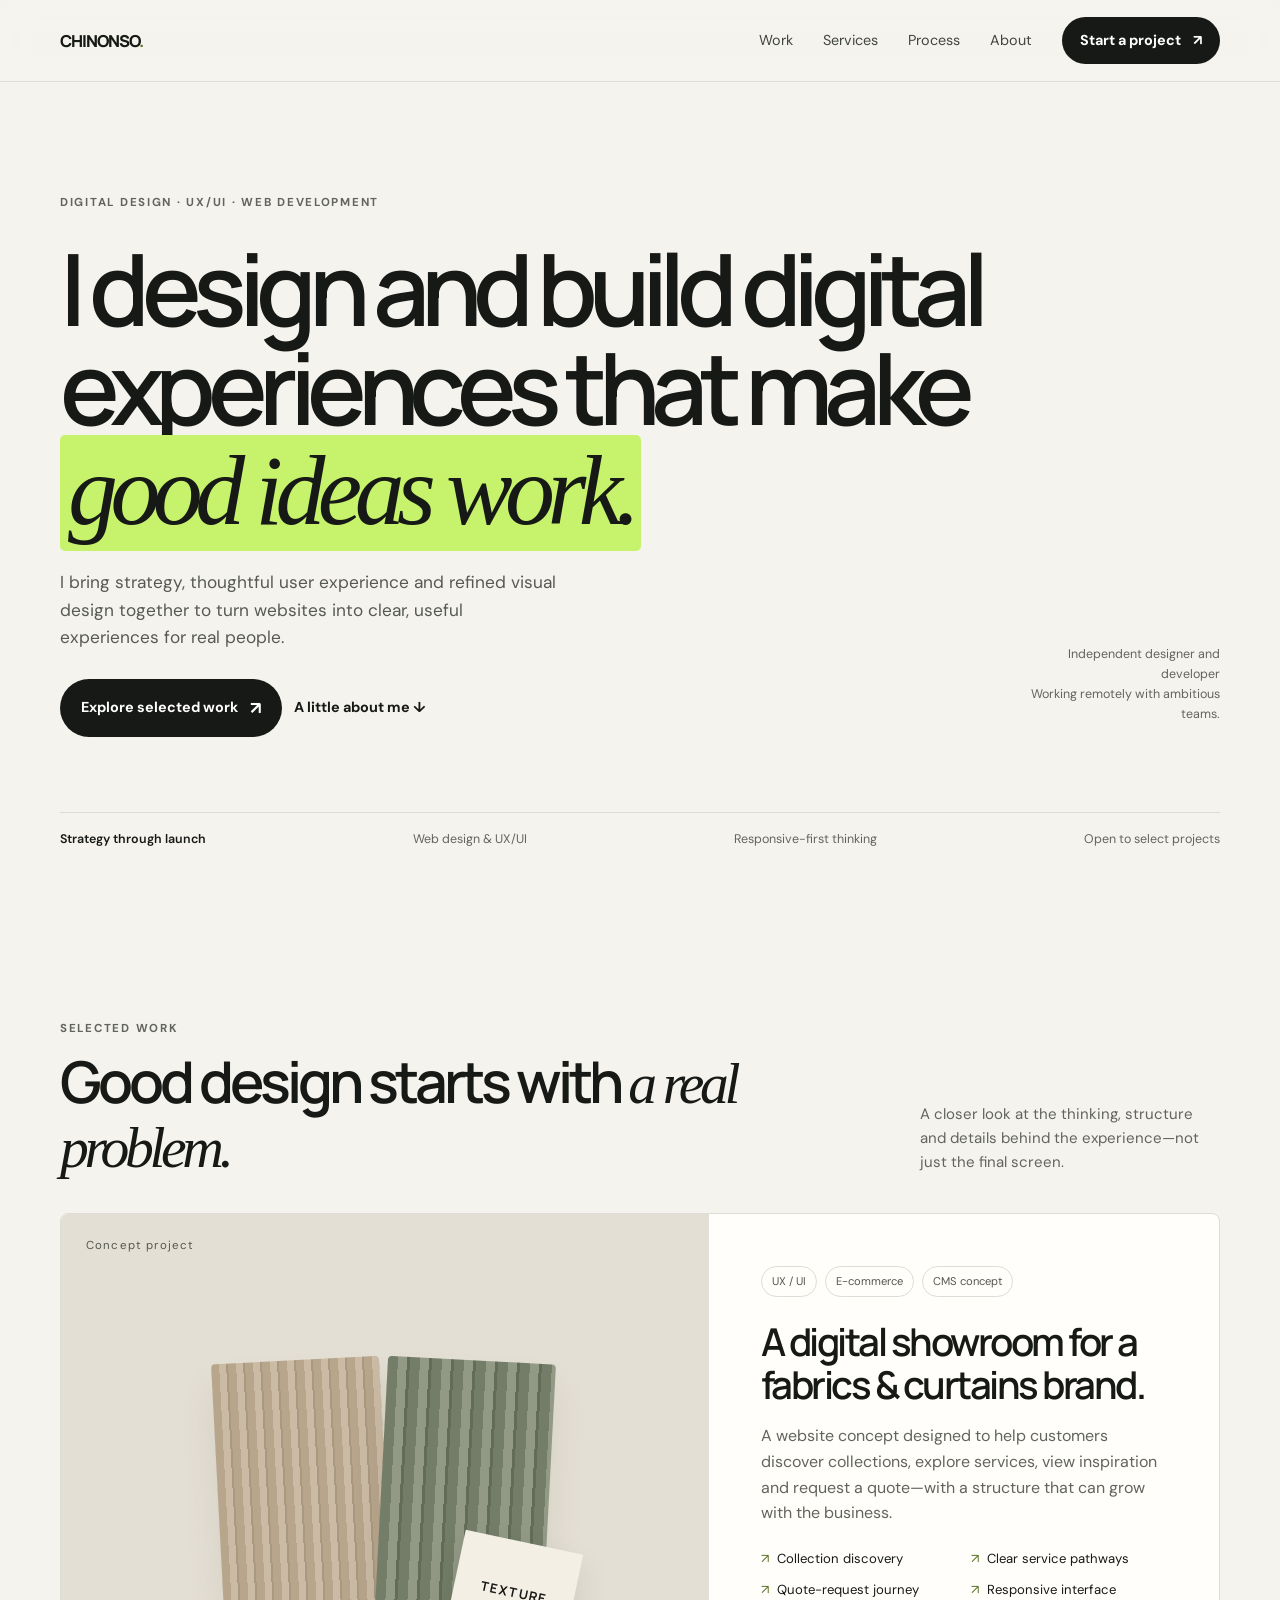
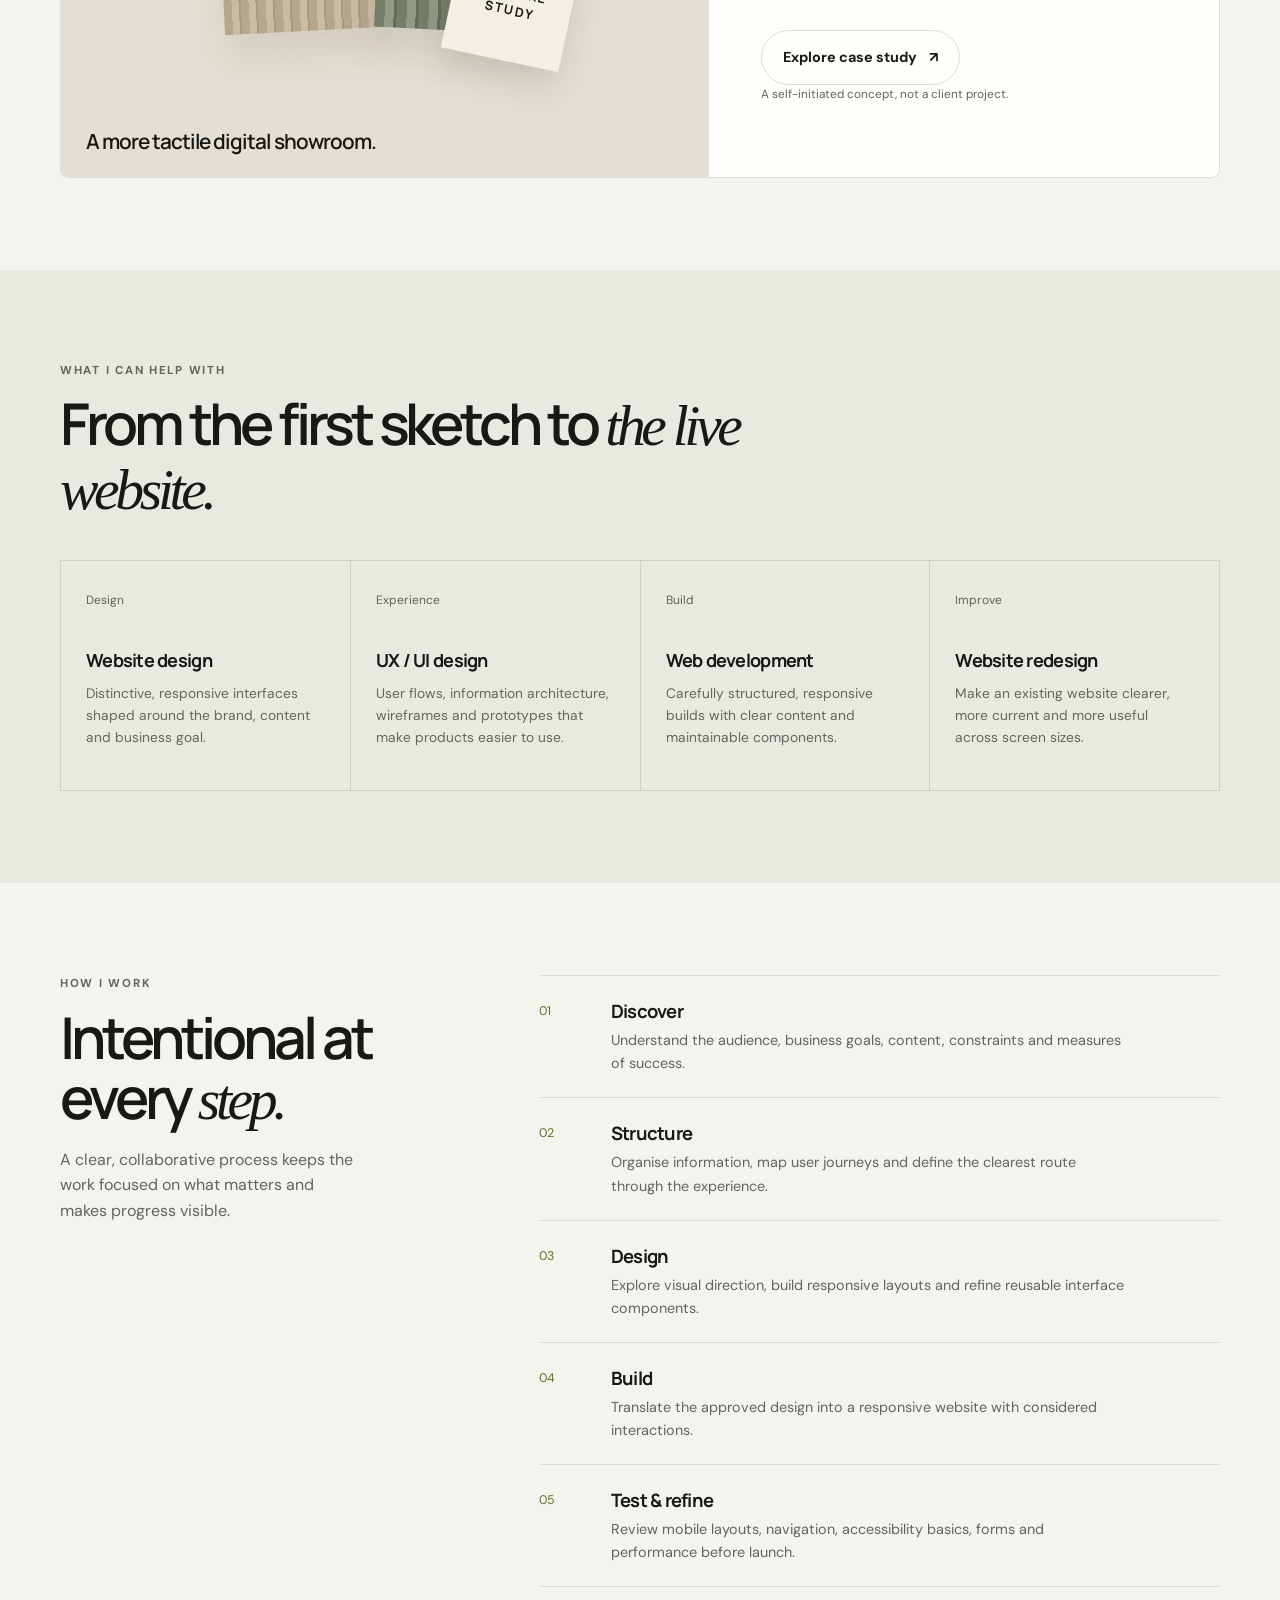
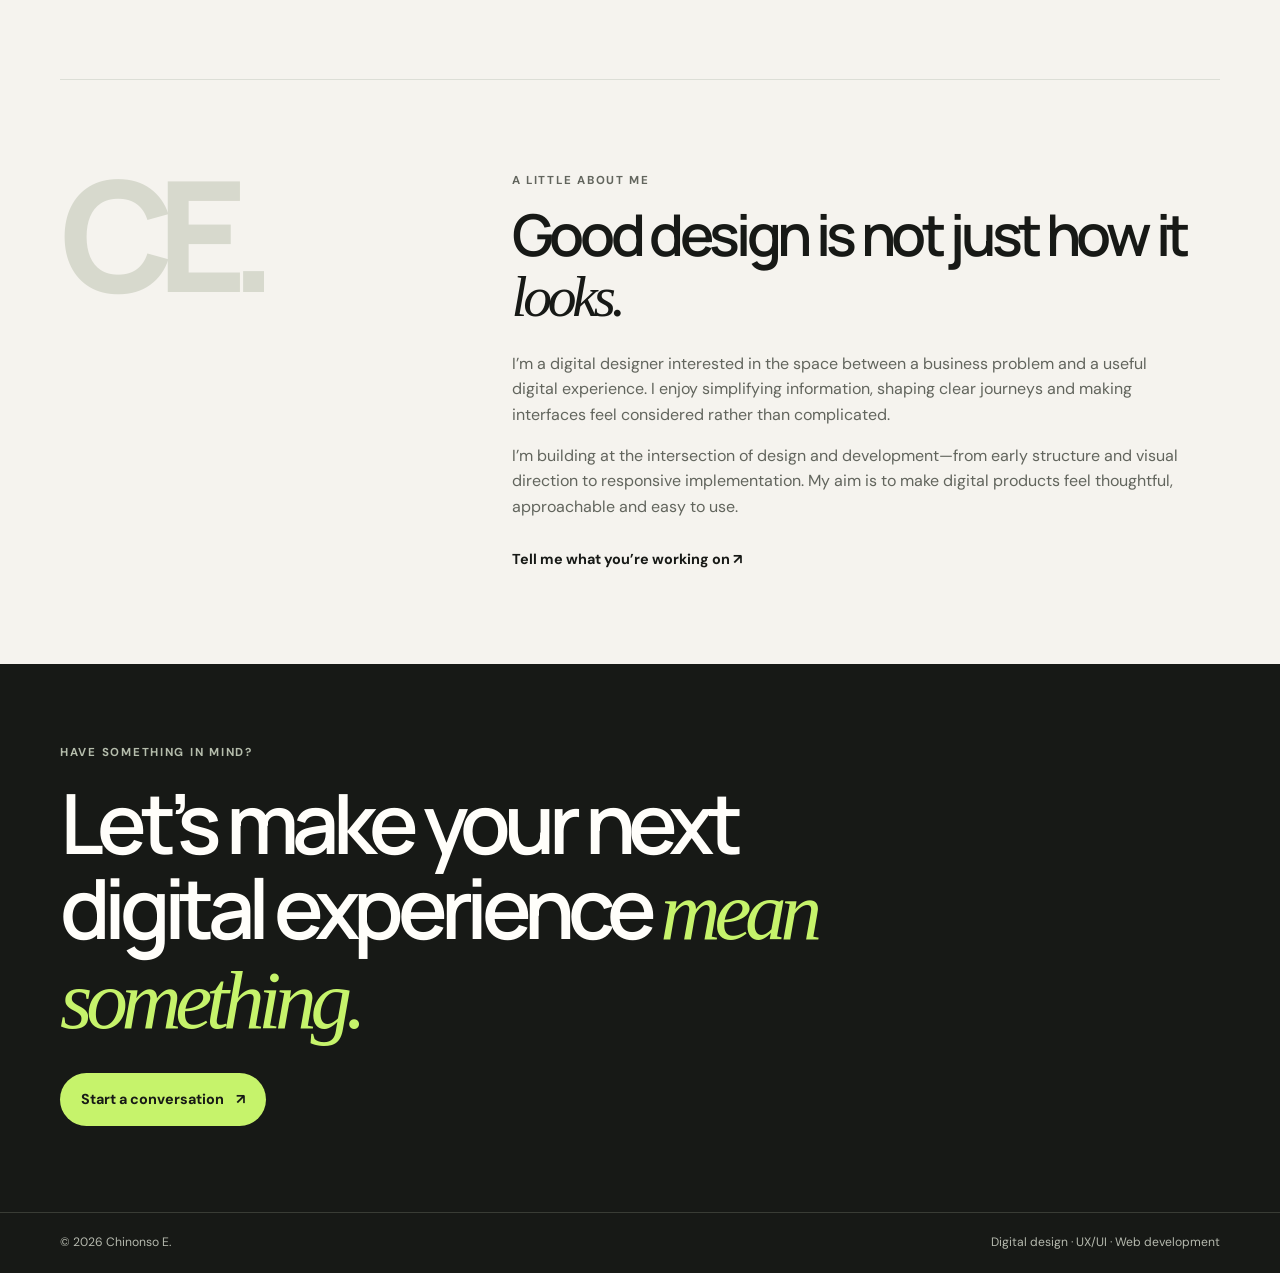
==== commit 0f76b32e: "Add files via upload" ====
--- a/index.html
+++ b/index.html
@@ -2,104 +2,117 @@
 <html lang="en">
 <head>
   <meta charset="utf-8">
-  <meta name="viewport" content="width=device-width,initial-scale=1">
-  <meta name="description" content="Chinonso E. — Web Designer & Webflow Developer. UX/UI, responsive websites and digital experiences.">
-  <meta name="theme-color" content="#f4f0e9">
-  <title>Chinonso E. — Web Designer & Webflow Developer</title>
-  <link rel="icon" type="image/svg+xml" href="favicon.svg">
+  <meta name="viewport" content="width=device-width, initial-scale=1">
+  <meta name="description" content="Chinonso E. — digital designer and web developer creating thoughtful, responsive digital experiences.">
+  <meta name="theme-color" content="#f5f3ee">
+  <link rel="icon" href="favicon.svg" type="image/svg+xml">
+  <meta property="og:type" content="website">
+  <meta property="og:title" content="Chinonso E. — Digital Designer &amp; Web Developer">
+  <meta property="og:description" content="Digital designer and web developer creating thoughtful, responsive digital experiences.">
+  <meta name="twitter:card" content="summary">
+  <title>Chinonso E. — Digital Designer & Web Developer</title>
   <link rel="preconnect" href="https://fonts.googleapis.com">
   <link rel="preconnect" href="https://fonts.gstatic.com" crossorigin>
-  <link href="https://fonts.googleapis.com/css2?family=DM+Sans:wght@400;500;600;700&family=Playfair+Display:wght@500;600&display=swap" rel="stylesheet">
+  <link href="https://fonts.googleapis.com/css2?family=DM+Sans:wght@400;500;600;700&family=Manrope:wght@400;500;600;700;800&display=swap" rel="stylesheet">
   <link rel="stylesheet" href="styles.css">
 </head>
 <body>
+  <a class="skip-link" href="#top">Skip to content</a>
   <header class="nav">
-    <a class="brand" href="#top" aria-label="Chinonso E. home">CHINONSO<span>.</span></a>
-    <button class="menu" aria-expanded="false" aria-controls="navlinks">Menu</button>
-    <nav id="navlinks" class="navlinks">
-      <a href="#work">Work</a><a href="#services">Services</a><a href="#process">Process</a><a href="#about">About</a>
-      <a class="nav-cta" href="mailto:chinonsoonuorah63@gmail.com">Start a project ↗</a>
-    </nav>
+    <div class="wrap nav-inner">
+      <a class="brand" href="#top" aria-label="Chinonso home">CHINONSO<span>.</span></a>
+      <button class="menu" aria-expanded="false" aria-controls="navlinks">Menu</button>
+      <nav id="navlinks" class="navlinks" aria-label="Main navigation">
+        <a href="#work">Work</a><a href="#services">Services</a><a href="#process">Process</a><a href="#about">About</a>
+        <!-- Replace hello@example.com with your real professional email before publishing. -->
+        <a class="nav-cta" href="mailto:hello@example.com">Start a project <span aria-hidden="true">↗</span></a>
+      </nav>
+    </div>
   </header>
 
   <main id="top">
-    <section class="hero section">
-      <div class="eyebrow">WEB DESIGN · WEBFLOW · UX/UI</div>
-      <h1>I design digital experiences that make <em>good businesses</em> look exceptional.</h1>
-      <p class="hero-copy">I combine strategy, thoughtful UX, refined visual design and Webflow development to take websites from idea to launch.</p>
-      <div class="actions">
-        <a class="button dark" href="#work">Explore selected work</a>
-        <a class="text-link" href="#about">More about me ↓</a>
+    <section class="hero wrap">
+      <div class="eyebrow">Digital design · UX/UI · Web development</div>
+      <h1>I design and build digital experiences that make <em>good ideas work.</em></h1>
+      <div class="hero-bottom">
+        <div>
+          <p class="hero-copy">I bring strategy, thoughtful user experience and refined visual design together to turn websites into clear, useful experiences for real people.</p>
+          <div class="actions">
+            <a class="button" href="#work">Explore selected work <span class="arrow" aria-hidden="true">↗</span></a>
+            <a class="text-link" href="#about">A little about me ↓</a>
+          </div>
+        </div>
+        <p class="hero-note">Independent designer and developer<br>Working remotely with ambitious teams.</p>
       </div>
-      <div class="hero-meta">
-        <span>Available for freelance projects</span>
-        <span>Remote · Independent</span>
-        <span>Design → Build → Launch</span>
-      </div>
+      <div class="hero-meta"><span>Strategy through launch</span><span>Web design & UX/UI</span><span>Responsive-first thinking</span><span>Open to select projects</span></div>
     </section>
 
-    <section id="work" class="section work">
-      <div class="section-head"><div><div class="eyebrow">SELECTED WORK</div><h2>Built around the <em>business problem.</em></h2></div><p>Case studies designed to show not only the final interface, but the thinking behind it.</p></div>
-      <article class="feature-card">
-        <div class="feature-image fabric-art"><span>01 / 05</span><div class="fabric-lines"></div><strong>FABRICS<br>& CURTAINS</strong></div>
-        <div class="feature-copy">
-          <div class="eyebrow">SELF-INITIATED CONCEPT · UX/UI · WEBFLOW · CMS</div>
-          <h3>A digital interior showroom for a premium fabrics brand.</h3>
-          <p>A proposed customer experience for discovering collections, exploring services, viewing projects and requesting a quotation.</p>
-          <ul class="feature-list"><li>Product discovery & filtering</li><li>CMS-driven collections</li><li>Quote request journey</li><li>Responsive, performance-focused UI</li></ul>
-          <a class="button outline" href="case-study.html">View case study ↗</a>
+    <section id="work" class="section wrap">
+      <div class="section-head">
+        <div><div class="eyebrow">Selected work</div><h2 class="section-title">Good design starts with <em>a real problem.</em></h2></div>
+        <p>A closer look at the thinking, structure and details behind the experience—not just the final screen.</p>
+      </div>
+      <article class="work-card">
+        <div class="project-art" role="img" aria-label="Abstract fabric swatches and curtain textures representing an interior fabrics website concept">
+          <span class="art-label">Concept project</span>
+          <div class="fabric-scene"><div class="fabric-panel one"></div><div class="fabric-panel two"></div><div class="fabric-swatch">TEXTURE<br>STUDY</div></div>
+          <div class="art-caption">A more tactile digital showroom.</div>
+        </div>
+        <div class="project-info">
+          <div class="tag-row"><span class="tag">UX / UI</span><span class="tag">E-commerce</span><span class="tag">CMS concept</span></div>
+          <h3>A digital showroom for a fabrics & curtains brand.</h3>
+          <p>A website concept designed to help customers discover collections, explore services, view inspiration and request a quote—with a structure that can grow with the business.</p>
+          <ul class="feature-list"><li>Collection discovery</li><li>Clear service pathways</li><li>Quote-request journey</li><li>Responsive interface</li></ul>
+          <a class="button button-outline" href="case-study.html">Explore case study <span aria-hidden="true">↗</span></a>
+          <p class="fine-print">A self-initiated concept, not a client project.</p>
         </div>
       </article>
     </section>
 
-    <section id="testimonial" class="section testimonial-section" aria-labelledby="testimonial-title">
-      <div class="testimonial-intro">
-        <div class="eyebrow">CLIENT TESTIMONIAL · SEPARATE WEBSITE PROJECT</div>
-        <h2 id="testimonial-title">In a client’s <em>words.</em></h2>
-      </div>
-      <figure class="testimonial-quote">
-        <blockquote>“Amazing service that exceeded my expectations, it took me months to find the right person who will do my website how I wanted but no one put as much attention and dedication like Chinonso, I recommend him without a doubt to anyone! Thank you”</blockquote>
-        <figcaption>— Safa</figcaption>
-      </figure>
-    </section>
-
     <section id="services" class="section services">
-      <div class="eyebrow">WHAT I DO</div>
-      <h2>One partner from <em>concept to launch.</em></h2>
-      <div class="service-grid">
-        <article><span>01</span><h3>Web Design</h3><p>Clear, responsive interfaces built around brand, content and conversion goals.</p></article>
-        <article><span>02</span><h3>UX / UI</h3><p>User flows, information architecture, wireframes, prototypes and design systems.</p></article>
-        <article><span>03</span><h3>Webflow Development</h3><p>Structured, responsive builds with CMS, interactions, forms, SEO and launch support.</p></article>
-        <article><span>04</span><h3>Website Redesign</h3><p>Turn outdated digital experiences into modern, clearer and more useful products.</p></article>
+      <div class="wrap">
+        <div class="eyebrow">What I can help with</div>
+        <h2 class="section-title">From the first sketch to <em>the live website.</em></h2>
+        <div class="service-grid">
+          <article class="service"><span class="service-num">Design</span><h3>Website design</h3><p>Distinctive, responsive interfaces shaped around the brand, content and business goal.</p></article>
+          <article class="service"><span class="service-num">Experience</span><h3>UX / UI design</h3><p>User flows, information architecture, wireframes and prototypes that make products easier to use.</p></article>
+          <article class="service"><span class="service-num">Build</span><h3>Web development</h3><p>Carefully structured, responsive builds with clear content and maintainable components.</p></article>
+          <article class="service"><span class="service-num">Improve</span><h3>Website redesign</h3><p>Make an existing website clearer, more current and more useful across screen sizes.</p></article>
+        </div>
       </div>
     </section>
 
-    <section id="process" class="section process">
-      <div class="section-head"><div><div class="eyebrow">THE PROCESS</div><h2>Thoughtful from first question to <em>final pixel.</em></h2></div></div>
-      <div class="process-list">
-        <div><b>01</b><div><h3>Discover</h3><p>Understand the business, audience, objectives, content and constraints.</p></div></div>
-        <div><b>02</b><div><h3>Structure</h3><p>Map information architecture, user journeys, navigation and conversion paths.</p></div></div>
-        <div><b>03</b><div><h3>Design</h3><p>Develop visual direction, responsive UI, components and interactive prototypes.</p></div></div>
-        <div><b>04</b><div><h3>Build</h3><p>Translate the approved system into a clean, responsive Webflow experience.</p></div></div>
-        <div><b>05</b><div><h3>Refine</h3><p>Test devices, interactions, accessibility, forms and performance before launch.</p></div></div>
+    <section id="process" class="section wrap">
+      <div class="process-grid">
+        <div class="process-intro"><div class="eyebrow">How I work</div><h2 class="section-title">Intentional at every <em>step.</em></h2><p>A clear, collaborative process keeps the work focused on what matters and makes progress visible.</p></div>
+        <div class="process-list">
+          <div class="process-item"><span class="num">01</span><div><h3>Discover</h3><p>Understand the audience, business goals, content, constraints and measures of success.</p></div></div>
+          <div class="process-item"><span class="num">02</span><div><h3>Structure</h3><p>Organise information, map user journeys and define the clearest route through the experience.</p></div></div>
+          <div class="process-item"><span class="num">03</span><div><h3>Design</h3><p>Explore visual direction, build responsive layouts and refine reusable interface components.</p></div></div>
+          <div class="process-item"><span class="num">04</span><div><h3>Build</h3><p>Translate the approved design into a responsive website with considered interactions.</p></div></div>
+          <div class="process-item"><span class="num">05</span><div><h3>Test & refine</h3><p>Review mobile layouts, navigation, accessibility basics, forms and performance before launch.</p></div></div>
+        </div>
       </div>
     </section>
 
-    <section id="about" class="section about">
-      <div class="about-mark">CE.</div>
-      <div><div class="eyebrow">ABOUT</div><h2>Design is more than how something <em>looks.</em></h2>
-      <p>I’m a digital designer focused on websites and digital experiences. I work from the problem outward — understanding context, simplifying information and building systems that support the bigger picture.</p>
-      <p>My strength is bridging design and development: I can shape the experience, refine the interface and take the work into a working Webflow build.</p>
-      <a class="text-link" href="mailto:chinonsoonuorah63@gmail.com">Let's talk about your project ↗</a></div>
+    <section id="about" class="section wrap about">
+      <div class="about-mark" aria-hidden="true">CE.</div>
+      <div><div class="eyebrow">A little about me</div><h2>Good design is not just how it <em>looks.</em></h2>
+        <div class="about-copy"><p>I’m a digital designer interested in the space between a business problem and a useful digital experience. I enjoy simplifying information, shaping clear journeys and making interfaces feel considered rather than complicated.</p>
+        <p>I’m building at the intersection of design and development—from early structure and visual direction to responsive implementation. My aim is to make digital products feel thoughtful, approachable and easy to use.</p></div>
+        <a class="text-link" href="mailto:hello@example.com">Tell me what you’re working on ↗</a>
+      </div>
     </section>
 
-    <section class="cta section">
-      <div class="eyebrow">HAVE A PROJECT IN MIND?</div>
-      <h2>Let's make the next website <em>worth remembering.</em></h2>
-      <a class="button light" href="mailto:chinonsoonuorah63@gmail.com">Start a conversation ↗</a>
+    <section class="cta">
+      <div class="wrap">
+        <div class="eyebrow">Have something in mind?</div>
+        <h2>Let’s make your next digital experience <em>mean something.</em></h2>
+        <a class="button button-light" href="mailto:hello@example.com">Start a conversation <span aria-hidden="true">↗</span></a>
+      </div>
     </section>
   </main>
-  <footer><span>© 2026 Chinonso E.</span><span>Web Design · UX/UI · Webflow</span></footer>
-  <script src="script.js"></script>
+  <footer><div class="wrap footer-inner"><span>© <span id="year">2026</span> Chinonso E.</span><span>Digital design · UX/UI · Web development</span></div></footer>
+  <script src="script.js" defer></script>
 </body>
-</html>+</html>
--- a/styles.css
+++ b/styles.css
@@ -1,10 +1,108 @@
-*{box-sizing:border-box}html{scroll-behavior:smooth}body{margin:0;background:#f4f0e9;color:#181715;font-family:"DM Sans",sans-serif;line-height:1.6}a{color:inherit;text-decoration:none}.nav{height:82px;padding:0 5vw;display:flex;align-items:center;justify-content:space-between;border-bottom:1px solid rgba(24,23,21,.12);position:sticky;top:0;background:rgba(244,240,233,.92);backdrop-filter:blur(12px);z-index:20}.brand{font-weight:700;letter-spacing:.12em}.brand span{font-family:Georgia;color:#8b6d52}.navlinks{display:flex;gap:28px;align-items:center;font-size:14px}.navlinks a:not(.nav-cta){opacity:.72}.navlinks a:hover{opacity:1}.nav-cta{border:1px solid #181715;padding:11px 16px;border-radius:999px}.menu{display:none;background:none;border:0;font:inherit}.section{padding:110px 7vw}.hero{min-height:calc(100vh - 82px);display:flex;flex-direction:column;justify-content:center;max-width:1500px;margin:auto}.eyebrow{font-size:11px;letter-spacing:.16em;font-weight:700;opacity:.6;margin-bottom:20px}.hero h1{font-family:"Playfair Display",serif;font-weight:500;font-size:clamp(54px,8vw,112px);line-height:.98;letter-spacing:-.055em;max-width:1100px;margin:0}.hero h1 em,h2 em,h3 em{font-style:italic;font-weight:500}.hero-copy{font-size:19px;max-width:620px;margin:34px 0}.actions{display:flex;align-items:center;gap:25px}.button{display:inline-block;border-radius:999px;padding:14px 21px;font-size:14px;font-weight:600;transition:.25s transform,.25s background}.button:hover{transform:translateY(-2px)}.dark{background:#181715;color:#f4f0e9}.light{background:#f4f0e9;color:#181715}.outline{border:1px solid #181715}.text-link{font-size:14px;text-decoration:underline;text-underline-offset:5px}.hero-meta{display:flex;gap:35px;margin-top:80px;padding-top:20px;border-top:1px solid rgba(24,23,21,.15);font-size:12px;opacity:.65}.section-head{display:grid;grid-template-columns:1.4fr .6fr;gap:50px;align-items:end;margin-bottom:55px}.section h2{font-family:"Playfair Display",serif;font-size:clamp(42px,6vw,78px);line-height:1.02;font-weight:500;letter-spacing:-.045em;margin:0}.section-head p{font-size:15px}.feature-card{display:grid;grid-template-columns:1.15fr .85fr;min-height:620px;background:#ddd3c5}.feature-image{position:relative;overflow:hidden;display:flex;align-items:flex-end;padding:38px;color:#f7f2e9;min-height:520px}.feature-image>strong,.case-visual>strong{font-family:"Playfair Display",serif;font-size:clamp(45px,6vw,85px);line-height:.9;font-weight:500;position:relative;z-index:2}.fabric-art{background:linear-gradient(125deg,#8f755d,#c9b7a0 44%,#6d5948 45%,#aa927a 64%,#4d4035)}.fabric-lines{position:absolute;inset:-20%;background:repeating-linear-gradient(92deg,transparent 0 35px,rgba(255,255,255,.12) 36px 38px);transform:rotate(-9deg) scale(1.2)}.feature-image>span{position:absolute;right:30px;top:28px;font-size:11px;z-index:2}.feature-copy{padding:60px 55px;display:flex;flex-direction:column;justify-content:center}.feature-copy h3{font-family:"Playfair Display",serif;font-size:42px;line-height:1.05;font-weight:500;margin:0 0 20px}.feature-copy p{max-width:460px}.feature-list{list-style:none;padding:0;margin:22px 0 30px}.feature-list li{padding:10px 0;border-bottom:1px solid rgba(24,23,21,.15);font-size:14px}.feature-list li:before{content:"— ";opacity:.5}.service-grid{display:grid;grid-template-columns:repeat(4,1fr);border-top:1px solid #181715;margin-top:55px}.service-grid article{padding:28px 25px 20px 0;border-right:1px solid rgba(24,23,21,.15);min-height:270px}.service-grid article+article{padding-left:25px}.service-grid span,.strategy-grid span{font-size:11px;opacity:.5}.service-grid h3,.strategy-grid h3{font-size:21px;margin:55px 0 12px}.service-grid p,.strategy-grid p{font-size:14px;opacity:.72}.process{background:#dcd2c3}.process-list{margin-top:55px;border-top:1px solid #181715}.process-list>div{display:grid;grid-template-columns:100px 1fr;gap:20px;padding:30px 0;border-bottom:1px solid rgba(24,23,21,.2)}.process-list b{font-size:12px;opacity:.5}.process-list h3{margin:0;font-size:22px}.process-list p{margin:6px 0 0;max-width:600px;font-size:14px}.about{display:grid;grid-template-columns:.4fr .6fr;gap:8vw}.about-mark{font-family:"Playfair Display",serif;font-size:clamp(80px,15vw,220px);line-height:.8;opacity:.12}.about p{max-width:650px;font-size:18px}.about .text-link{display:inline-block;margin-top:20px}.cta{background:#181715;color:#f4f0e9;text-align:center;padding-top:130px;padding-bottom:130px}.cta h2{max-width:900px;margin:0 auto 45px}.cta .eyebrow{opacity:.45}footer{display:flex;justify-content:space-between;padding:28px 7vw;font-size:11px;opacity:.55}.case-hero{padding-bottom:75px}.case-hero h1{font-family:"Playfair Display",serif;font-size:clamp(70px,12vw,170px);line-height:.9;font-weight:500;letter-spacing:-.06em;margin:0}.lead{font-family:"Playfair Display",serif;font-size:27px;max-width:750px}.case-meta{display:flex;gap:50px;margin-top:55px;padding-top:20px;border-top:1px solid rgba(24,23,21,.2);font-size:12px}.case-meta span{display:flex;flex-direction:column;gap:4px}.case-visual{height:65vh;margin:0 7vw;position:relative;overflow:hidden;display:flex;align-items:flex-end;padding:50px}.case-grid{display:grid;grid-template-columns:1fr 1fr;gap:10vw}.case-grid p{max-width:600px}.strategy-grid,.cms-grid,.quality-grid{display:grid;grid-template-columns:repeat(4,1fr);gap:20px;margin-top:55px}.strategy-grid article,.cms-grid>div,.quality-grid>div{border-top:1px solid #181715;padding-top:18px}.strategy-grid h3{margin-top:65px}.dark-section{background:#181715;color:#f4f0e9}.ia{display:flex;flex-wrap:wrap;gap:10px;margin:50px 0}.ia span{border:1px solid rgba(244,240,233,.25);padding:14px 18px;border-radius:999px;font-size:12px}.muted{opacity:.55}.cms-grid{grid-template-columns:repeat(2,1fr)}.quality-grid{grid-template-columns:repeat(4,1fr)}.quality-grid b{font-size:18px}.quality-grid p{font-size:14px;opacity:.7}@media(max-width:800px){.nav{height:70px}.menu{display:block}.navlinks{display:none;position:absolute;left:0;right:0;top:70px;background:#f4f0e9;padding:20px 7vw;flex-direction:column;align-items:flex-start;border-bottom:1px solid #ddd}.navlinks.open{display:flex}.section{padding:75px 7vw}.hero{min-height:calc(100vh - 70px)}.hero h1{font-size:54px}.hero-copy{font-size:17px}.hero-meta{flex-direction:column;gap:8px;margin-top:55px}.section-head,.feature-card,.case-grid,.about{grid-template-columns:1fr}.feature-copy{padding:45px 30px}.feature-image{min-height:430px}.service-grid,.strategy-grid,.quality-grid{grid-template-columns:1fr 1fr}.service-grid article{border-right:0;border-bottom:1px solid rgba(24,23,21,.15)}.service-grid article+article{padding-left:0}.about-mark{display:none}.case-visual{height:55vh;margin:0 7vw}.case-meta{flex-direction:column;gap:18px}.cms-grid{grid-template-columns:1fr}.quality-grid{grid-template-columns:1fr 1fr}footer{flex-direction:column;gap:8px}.case-hero h1{font-size:70px}}@media(max-width:500px){.hero h1{font-size:48px}.service-grid,.strategy-grid,.quality-grid{grid-template-columns:1fr}.actions{align-items:flex-start;flex-direction:column}.feature-copy h3{font-size:34px}.case-visual{height:45vh}.case-visual>strong{font-size:45px}}
-
-.testimonial-section { display: grid; grid-template-columns: minmax(220px, .65fr) minmax(0, 1.35fr); gap: 8vw; align-items: center; background: #e5d9c9; }
-.testimonial-intro h2 { max-width: 450px; }
-.testimonial-quote { margin: 0; padding-left: clamp(20px, 3vw, 46px); border-left: 1px solid rgba(24, 23, 21, .28); }
-.testimonial-quote blockquote { margin: 0; font: 500 clamp(22px, 3vw, 38px)/1.25 "Playfair Display", Georgia, serif; letter-spacing: -.02em; }
-.testimonial-quote figcaption { margin-top: 24px; font-size: 12px; font-weight: 700; letter-spacing: .08em; }
-@media (max-width: 800px) {
-  .testimonial-section { grid-template-columns: 1fr; gap: 28px; }
+:root{--paper:#f5f3ee;--ink:#171916;--muted:#62655d;--line:#dcded6;--accent:#c6f36b;--white:#fffefa;--max:1160px}
+*{box-sizing:border-box}
+html{scroll-behavior:smooth;scroll-padding-top:90px}
+body{margin:0;background:var(--paper);color:var(--ink);font-family:"DM Sans",sans-serif;line-height:1.6;-webkit-font-smoothing:antialiased}
+a{color:inherit;text-decoration:none}
+button{font:inherit}
+.wrap{width:min(var(--max),calc(100% - 48px));margin-inline:auto}
+.nav{height:82px;display:flex;align-items:center;justify-content:space-between;border-bottom:1px solid var(--line);position:sticky;top:0;z-index:20;background:rgba(245,243,238,.92);backdrop-filter:blur(14px)}
+.brand{font:800 1.03rem Manrope,sans-serif;letter-spacing:-.06em}.brand span{color:#5b7426}
+.navlinks{display:flex;align-items:center;gap:30px;font-size:.9rem;color:#42453f}
+.navlinks a:not(.nav-cta):hover,.text-link:hover{opacity:.62}
+.nav-cta,.button{display:inline-flex;align-items:center;justify-content:center;gap:12px;border-radius:100px;font-weight:700;transition:transform .2s,background .2s}
+.nav-cta{background:var(--ink);color:white;padding:12px 18px}.nav-cta:hover,.button:hover{transform:translateY(-2px)}
+.menu{display:none;border:1px solid var(--line);background:transparent;border-radius:999px;padding:8px 14px}
+.hero{padding:112px 0 78px;position:relative}
+.eyebrow{font-size:.72rem;font-weight:700;letter-spacing:.15em;text-transform:uppercase;color:var(--muted)}
+.hero h1{font:600 clamp(3.3rem,7.8vw,7.4rem)/.99 Manrope,sans-serif;letter-spacing:-.085em;max-width:1000px;margin:27px 0 28px}
+.hero h1 em,.section-title em,.about h2 em,.cta h2 em{font-family:Georgia,serif;font-weight:400;letter-spacing:-.075em}
+.hero h1 em{background:var(--accent);padding:0 .08em .05em;border-radius:5px}
+.hero-bottom{display:flex;justify-content:space-between;align-items:flex-end;gap:32px}
+.hero-copy{font-size:1.08rem;max-width:500px;color:#575a53;margin:0}
+.actions{display:flex;gap:12px;align-items:center;flex-wrap:wrap;margin-top:27px}
+.button{padding:15px 21px;background:var(--ink);color:white;font-size:.9rem}
+.button .arrow{font-size:1.1rem}
+.text-link{font-weight:700;font-size:.9rem}
+.hero-note{font-size:.78rem;color:var(--muted);max-width:190px;text-align:right}
+.hero-meta{border-top:1px solid var(--line);margin-top:75px;padding-top:17px;display:flex;gap:24px;justify-content:space-between;font-size:.78rem;color:var(--muted)}
+.hero-meta span:first-child{color:var(--ink);font-weight:600}
+.section{padding:92px 0}
+.section-head{display:flex;justify-content:space-between;align-items:flex-end;gap:40px;margin-bottom:35px}
+.section-title{font:600 clamp(2.2rem,4.5vw,4rem)/1.05 Manrope,sans-serif;letter-spacing:-.07em;margin:13px 0 0;max-width:720px}
+.section-head>p{max-width:300px;color:var(--muted);font-size:.94rem;margin:0 0 4px}
+.work-card{display:grid;grid-template-columns:1.12fr .88fr;background:var(--white);border:1px solid var(--line);border-radius:8px;overflow:hidden}
+.project-art{min-height:490px;background:#e4dfd4;position:relative;overflow:hidden;display:flex;align-items:center;justify-content:center;padding:40px}
+.art-label{position:absolute;top:23px;left:25px;font-size:.72rem;letter-spacing:.1em;color:#55584f}
+.fabric-scene{width:min(390px,100%);height:330px;position:relative;display:flex;align-items:center;justify-content:center}
+.fabric-panel{position:absolute;width:43%;height:82%;top:9%;border-radius:4px 4px 1px 1px;box-shadow:0 24px 35px #4b45321a}
+.fabric-panel.one{left:7%;background:repeating-linear-gradient(90deg,#b7a58c 0 8px,#cbbba5 8px 15px,#a99980 15px 17px);transform:rotate(-3deg)}
+.fabric-panel.two{right:8%;background:repeating-linear-gradient(90deg,#737d67 0 10px,#929985 10px 19px,#626c58 19px 22px);transform:rotate(3deg)}
+.fabric-swatch{position:absolute;width:120px;height:120px;right:2%;bottom:0;background:#f4efe4;transform:rotate(12deg);box-shadow:0 18px 35px #25251f20;display:flex;align-items:center;justify-content:center;font:700 .8rem Manrope;letter-spacing:.13em;text-align:center}
+.art-caption{position:absolute;bottom:22px;left:25px;font:600 1.3rem Manrope;letter-spacing:-.05em}
+.project-info{padding:clamp(28px,4vw,52px);display:flex;flex-direction:column;justify-content:center}
+.tag-row{display:flex;gap:8px;flex-wrap:wrap;margin-bottom:23px}
+.tag{border:1px solid var(--line);border-radius:100px;padding:6px 10px;font-size:.7rem;color:#55584f}
+.project-info h3{font:600 clamp(1.8rem,3vw,2.7rem)/1.12 Manrope;letter-spacing:-.065em;margin:0 0 17px}
+.project-info p{color:var(--muted);margin:0 0 22px}
+.feature-list{list-style:none;padding:0;margin:0 0 30px;display:grid;grid-template-columns:1fr 1fr;gap:10px 14px;font-size:.82rem}
+.feature-list li:before{content:"↗";color:#5b7426;margin-right:8px}
+.button-outline{background:transparent;color:var(--ink);border:1px solid var(--line);align-self:flex-start}
+.button-outline:hover{background:#efeee7}
+.services{background:#e9e9e1}
+.services .section-title{margin-bottom:40px}
+.service-grid{display:grid;grid-template-columns:repeat(4,1fr);border-top:1px solid #cfd1c7;border-left:1px solid #cfd1c7}
+.service{min-height:230px;padding:25px;border-right:1px solid #cfd1c7;border-bottom:1px solid #cfd1c7}
+.service-num{font-size:.75rem;color:#5f6359}
+.service h3{font:700 1.13rem Manrope;letter-spacing:-.04em;margin:36px 0 10px}
+.service p{font-size:.86rem;color:#64675f;margin:0}
+.process-grid{display:grid;grid-template-columns:.75fr 1.25fr;gap:70px}
+.process-intro p{max-width:300px;color:var(--muted)}
+.process-list{border-top:1px solid var(--line)}
+.process-item{display:grid;grid-template-columns:54px 1fr;gap:18px;padding:22px 0;border-bottom:1px solid var(--line)}
+.process-item .num{font-size:.78rem;color:#5b7426;padding-top:4px}
+.process-item h3{font:700 1.15rem Manrope;letter-spacing:-.04em;margin:0 0 5px}
+.process-item p{margin:0;color:var(--muted);font-size:.9rem;max-width:520px}
+.about{display:grid;grid-template-columns:.7fr 1.3fr;gap:70px;align-items:start;border-top:1px solid var(--line)}
+.about-mark{font:800 clamp(5rem,12vw,10rem)/.8 Manrope;letter-spacing:-.12em;color:#d7d9cd}
+.about h2{font:600 clamp(2.3rem,4.5vw,4.2rem)/1.03 Manrope;letter-spacing:-.075em;margin:15px 0 25px;max-width:700px}
+.about-copy{max-width:680px;color:#62655d}
+.about-copy p{margin:0 0 15px}
+.about .text-link{display:inline-block;margin-top:14px;color:var(--ink)}
+.cta{background:var(--ink);color:var(--white);padding:80px 0 86px}
+.cta .eyebrow{color:#b5bdac}
+.cta h2{font:600 clamp(2.6rem,6.5vw,6rem)/1.02 Manrope;letter-spacing:-.08em;max-width:850px;margin:18px 0 30px}
+.cta h2 em{color:var(--accent)}
+.button-light{background:var(--accent);color:var(--ink)}
+footer{background:var(--ink);color:#b5b9ae;border-top:1px solid #393c35;padding:20px 0;font-size:.76rem}
+.footer-inner{display:flex;justify-content:space-between;gap:20px}
+.fine-print{font-size:.74rem;color:var(--muted);margin-top:15px}
+:focus-visible{outline:3px solid #5b7426;outline-offset:4px}
+@media(max-width:800px){
+  .wrap{width:min(var(--max),calc(100% - 36px))}
+  .nav{height:72px}.menu{display:inline-flex}
+  .navlinks{display:none;position:absolute;top:71px;left:0;right:0;padding:20px 24px 24px;background:var(--paper);border-bottom:1px solid var(--line);flex-direction:column;align-items:stretch;gap:18px}
+  .navlinks.open{display:flex}.nav-cta{align-self:flex-start}
+  .hero{padding:82px 0 58px}.hero h1{font-size:clamp(3.1rem,12vw,6rem)}
+  .hero-bottom{display:block}.hero-note{max-width:none;text-align:left;margin-top:24px}
+  .hero-meta{margin-top:48px;flex-wrap:wrap;justify-content:flex-start;gap:10px 22px}
+  .section{padding:68px 0}.section-head{display:block}.section-head>p{margin-top:17px}
+  .work-card{grid-template-columns:1fr}.project-art{min-height:360px}.project-info{padding:30px 25px}
+  .service-grid{grid-template-columns:repeat(2,1fr)}.service{min-height:205px;padding:20px}
+  .process-grid{grid-template-columns:1fr;gap:25px}
+  .about{grid-template-columns:1fr;gap:30px}.about-mark{font-size:6rem}
+  .cta{padding:65px 0}
 }
+@media(max-width:480px){
+  .wrap{width:calc(100% - 30px)}
+  .hero h1{font-size:3.15rem}.hero-copy{font-size:1rem}
+  .hero-meta{display:grid;gap:8px}
+  .project-art{min-height:300px;padding:20px}.fabric-scene{height:260px}.fabric-swatch{width:95px;height:95px}
+  .feature-list{grid-template-columns:1fr}
+  .service-grid{grid-template-columns:1fr}.service{min-height:170px}.service h3{margin-top:22px}
+  .process-item{grid-template-columns:36px 1fr;gap:12px}
+  .footer-inner{flex-direction:column;gap:6px}
+}
+@media(prefers-reduced-motion:reduce){html{scroll-behavior:auto}*,*::before,*::after{transition:none!important}}
+.skip-link{position:absolute;left:12px;top:-64px;z-index:50;background:var(--ink);color:#fff;padding:10px 16px;border-radius:100px;font-weight:700;font-size:.9rem}
+.skip-link:focus{top:12px}
+.nav-inner{display:flex;align-items:center;justify-content:space-between}
